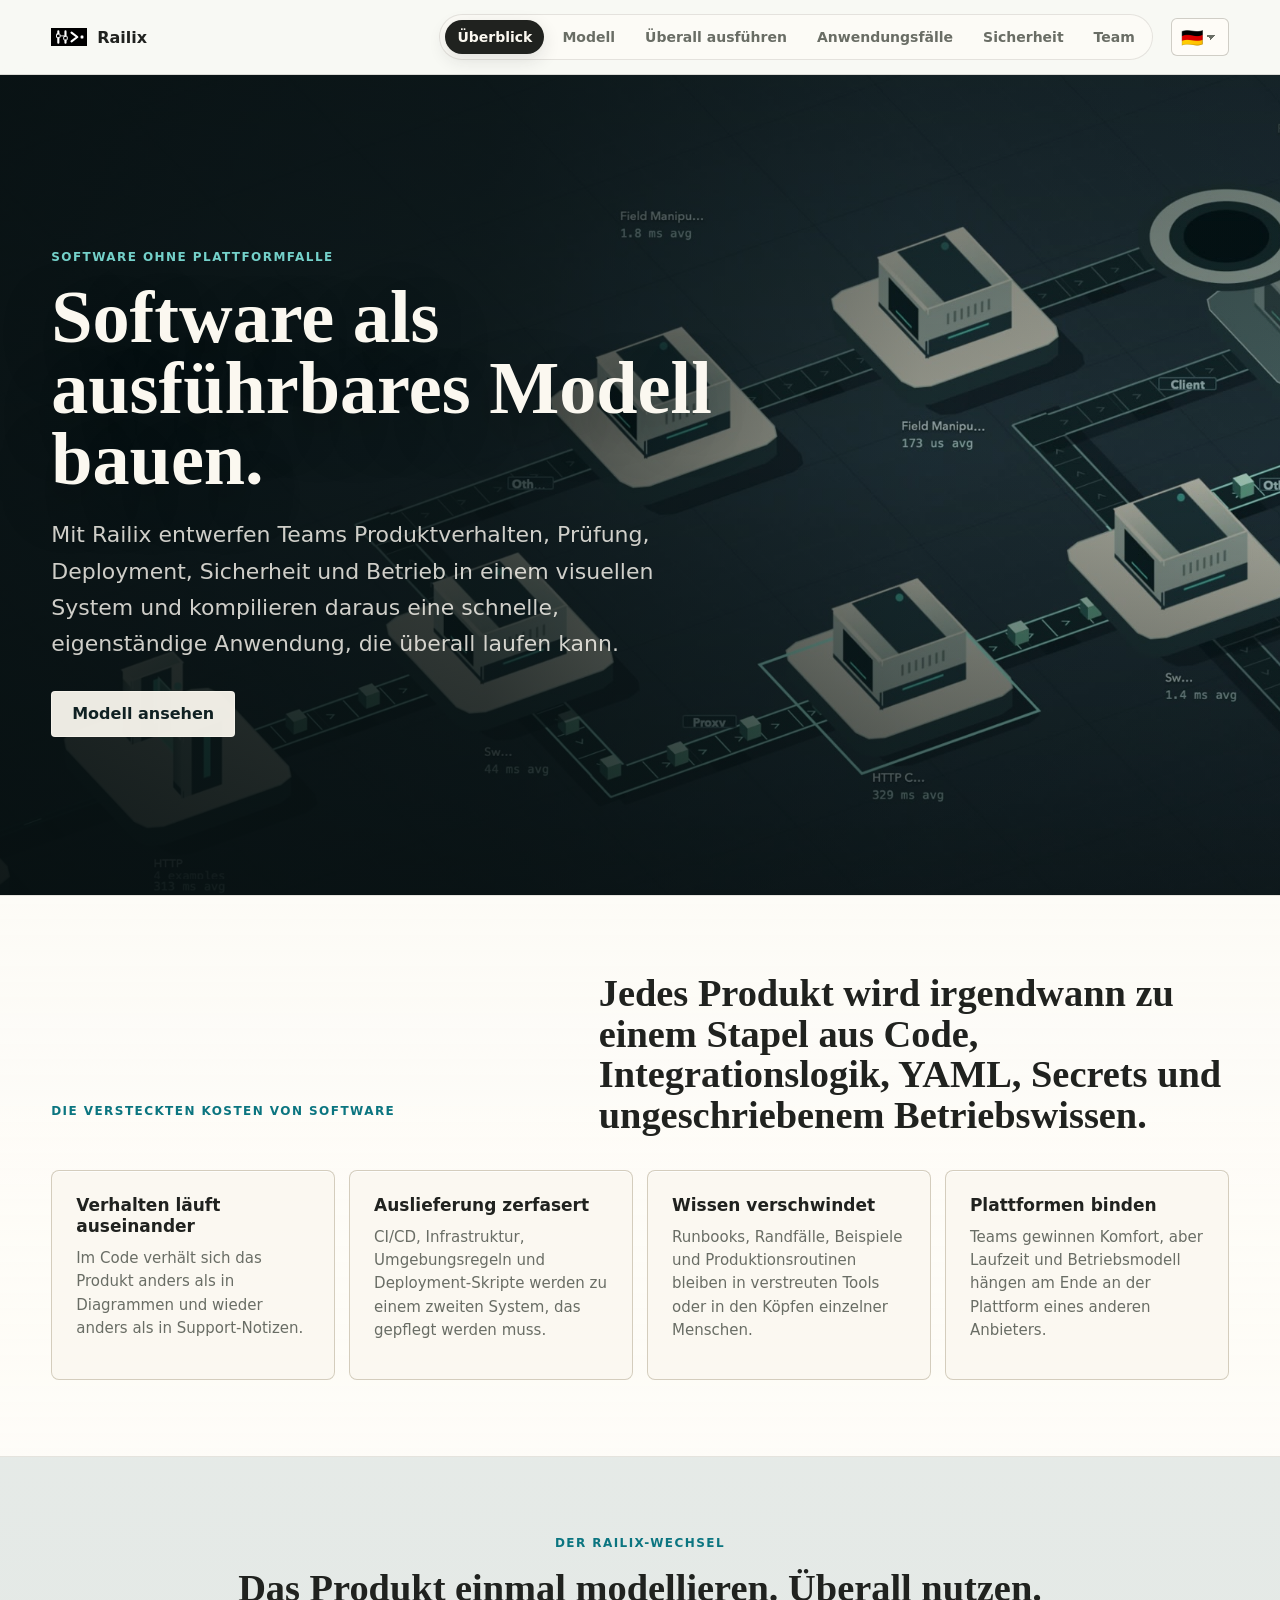
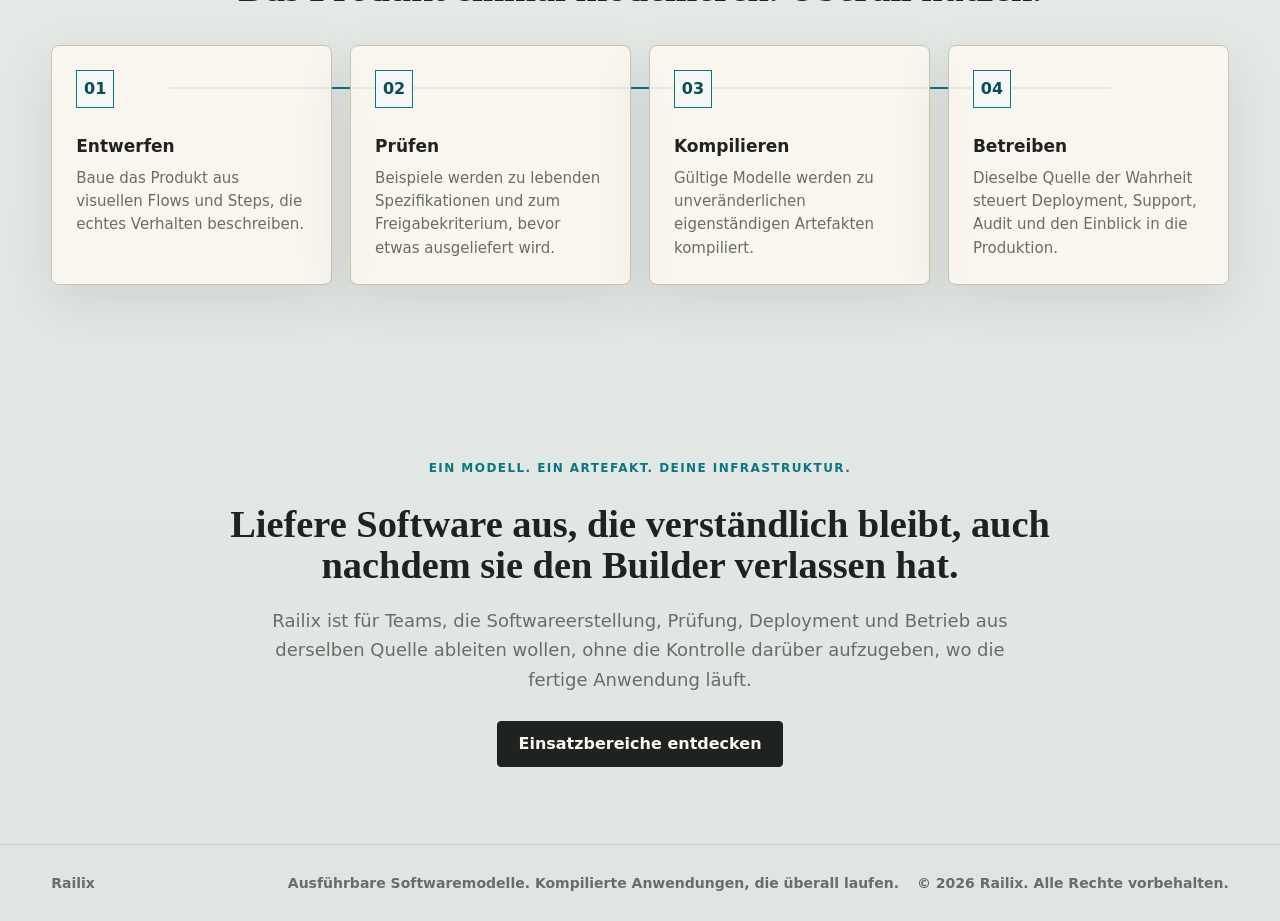
==== index.html @ 6d84bc8b "add social img" ====
<!doctype html>
<html lang="de">
  <head>
    <meta charset="UTF-8" />
    <meta name="viewport" content="width=device-width, initial-scale=1.0" />
    <meta
      name="description"
      content="Railix hilft Teams, Softwareprodukte aus einem visuellen ausführbaren Modell zu erstellen, zu prüfen, zu kompilieren, bereitzustellen und zu betreiben."
    />
    <link rel="canonical" href="https://railix.mitbauen.space/" />
    <meta property="og:type" content="website" />
    <meta property="og:site_name" content="Railix" />
    <meta property="og:url" content="https://railix.mitbauen.space/" />
    <meta property="og:title" content="Railix | Softwareprodukte aus einem ausführbaren Modell" />
    <meta
      property="og:description"
      content="Railix hilft Teams, Softwareprodukte aus einem visuellen ausführbaren Modell zu erstellen, zu prüfen, zu kompilieren, bereitzustellen und zu betreiben."
    />
    <meta property="og:image" content="https://railix.mitbauen.space/public/railix-hero-background-poster.jpg" />
    <meta property="og:image:secure_url" content="https://railix.mitbauen.space/public/railix-hero-background-poster.jpg" />
    <meta property="og:image:type" content="image/jpeg" />
    <meta property="og:image:width" content="1920" />
    <meta property="og:image:height" content="1080" />
    <meta property="og:image:alt" content="Railix Creator model preview" />
    <meta name="twitter:card" content="summary_large_image" />
    <meta name="twitter:title" content="Railix | Softwareprodukte aus einem ausführbaren Modell" />
    <meta
      name="twitter:description"
      content="Railix hilft Teams, Softwareprodukte aus einem visuellen ausführbaren Modell zu erstellen, zu prüfen, zu kompilieren, bereitzustellen und zu betreiben."
    />
    <meta name="twitter:image" content="https://railix.mitbauen.space/public/railix-hero-background-poster.jpg" />
    <title>Railix | Softwareprodukte aus einem ausführbaren Modell</title>
    <link rel="icon" href="public/railix-favicon.ico" sizes="any" />
    <link rel="stylesheet" href="styles.css" />
    <script src="messages/de.js" defer></script>
    <script src="messages/en.js" defer></script>
    <script src="i18n.js" defer></script>
  </head>
  <body data-page="home">
    <header class="site-header">
      <a class="brand" href="index.html" aria-label="Railix Startseite">
        <span class="brand-mark"><img src="public/railix-mark.svg" alt="" /></span>
        <span>Railix</span>
      </a>
      <div class="header-actions">
        <nav class="site-tabs" aria-label="Hauptnavigation">
          <a class="active" href="index.html" data-i18n="nav.overview">Überblick</a>
          <a href="model.html" data-i18n="nav.model">Modell</a>
          <a href="run-anywhere.html" data-i18n="nav.runAnywhere">Überall ausführen</a>
          <a href="use-cases.html" data-i18n="nav.useCases">Anwendungsfälle</a>
          <a href="security.html" data-i18n="nav.security">Sicherheit</a>
          <a href="team.html" data-i18n="nav.team">Team</a>
        </nav>
        <div class="language-switch" aria-label="Sprache wählen">
          <select data-language-switch aria-label="Sprache wählen">
            <option value="de">🇩🇪</option>
            <option value="en">🇬🇧</option>
          </select>
        </div>
      </div>
    </header>

    <main>
      <section class="hero hero-with-video">
        <div class="hero-background" aria-hidden="true">
          <video autoplay muted loop playsinline preload="metadata" poster="public/railix-hero-background-poster.jpg">
            <source src="public/railix-hero-background.mp4" type="video/mp4" />
          </video>
        </div>
        <div class="hero-copy">
          <p class="eyebrow" data-i18n="home.eyebrow">Software ohne Plattformfalle</p>
          <h1 data-i18n="home.h1">Software als ein ausführbares Modell erstellen.</h1>
          <p class="hero-text" data-i18n="home.intro">
            Mit Railix entwerfen Teams Verhalten, Prüfung, Deployment, Sicherheit und Betrieb eines Produkts in einem visuellen System und kompilieren daraus eine schnelle, eigenständige Anwendung, die überall laufen kann.
          </p>
          <div class="hero-actions">
            <a class="button secondary" href="model.html" data-i18n="home.cta">Modell ansehen</a>
          </div>
        </div>
      </section>

      <section class="problem section-band">
        <div class="section-heading">
          <p class="eyebrow" data-i18n="home.problemEyebrow">Die versteckten Kosten von Software</p>
          <h2 data-i18n="home.problemTitle">Jedes Produkt wird irgendwann zu einem Stapel aus Code, Integrationslogik, YAML, Secrets und ungeschriebenem Betriebswissen.</h2>
        </div>
        <div class="problem-grid">
          <article>
            <h3 data-i18n="home.driftTitle">Verhalten läuft auseinander</h3>
            <p data-i18n="home.driftText">Im Code verhält sich das Produkt anders als in Diagrammen und wieder anders als in Support-Notizen.</p>
          </article>
          <article>
            <h3 data-i18n="home.deliveryTitle">Auslieferung zerfasert</h3>
            <p data-i18n="home.deliveryText">CI/CD, Infrastruktur, Umgebungsregeln und Deployment-Skripte werden zu einem zweiten System, das gepflegt werden muss.</p>
          </article>
          <article>
            <h3 data-i18n="home.knowledgeTitle">Wissen verschwindet</h3>
            <p data-i18n="home.knowledgeText">Runbooks, Randfälle, Beispiele und Produktionsroutinen bleiben in verstreuten Tools oder in den Köpfen einzelner Menschen.</p>
          </article>
          <article>
            <h3 data-i18n="home.lockinTitle">Plattformen binden</h3>
            <p data-i18n="home.lockinText">Teams gewinnen Komfort, aber Laufzeit und Betriebsmodell hängen am Ende an der Plattform eines anderen Anbieters.</p>
          </article>
        </div>
      </section>

      <section class="model">
        <div class="section-heading narrow">
          <p class="eyebrow" data-i18n="home.shiftEyebrow">Der Railix-Wechsel</p>
          <h2 data-i18n="home.shiftTitle">Das Produkt einmal modellieren. Überall nutzen.</h2>
        </div>

        <div class="flow-line" aria-label="Railix Prozess">
          <article>
            <span>01</span>
            <h3 data-i18n="home.designTitle">Entwerfen</h3>
            <p data-i18n="home.designText">Baue das Produkt aus visuellen Flows und Steps, die echtes Verhalten beschreiben.</p>
          </article>
          <article>
            <span>02</span>
            <h3 data-i18n="home.verifyTitle">Prüfen</h3>
            <p data-i18n="home.verifyText">Beispiele werden zu lebenden Spezifikationen und zum Freigabekriterium, bevor etwas ausgeliefert wird.</p>
          </article>
          <article>
            <span>03</span>
            <h3 data-i18n="home.compileTitle">Kompilieren</h3>
            <p data-i18n="home.compileText">Gültige Modelle werden zu unveränderlichen eigenständigen Artefakten kompiliert.</p>
          </article>
          <article>
            <span>04</span>
            <h3 data-i18n="home.operateTitle">Betreiben</h3>
            <p data-i18n="home.operateText">Dieselbe Quelle der Wahrheit führt Deployment, Support, Audit und Einblick in die Produktion.</p>
          </article>
        </div>
      </section>

      <section class="final-callout">
        <p class="eyebrow" data-i18n="home.finalEyebrow">Ein Modell. Ein Artefakt. Deine Infrastruktur.</p>
        <h2 data-i18n="home.finalTitle">Liefere Software aus, die verständlich bleibt, auch nachdem sie den Builder verlassen hat.</h2>
        <p data-i18n="home.finalText">
          Railix ist für Teams, die Softwareerstellung, Prüfung, Deployment und Betrieb aus derselben Quelle ableiten wollen, ohne die Kontrolle darüber aufzugeben, wo die fertige Anwendung läuft.
        </p>
        <a class="button primary" href="use-cases.html" data-i18n="home.finalCta">Einsatzbereiche entdecken</a>
      </section>
    </main>

    <footer class="site-footer">
      <span>Railix</span>
      <span class="footer-copy"><span data-i18n="footer.tagline">Ausführbare Softwaremodelle. Kompilierte Anwendungen, die überall laufen.</span><span data-i18n="footer.copyright">© 2026 Railix. Alle Rechte vorbehalten.</span></span>
    </footer>
  </body>
</html>
---- styles.css ----
:root {
  color-scheme: light;
  --paper: #f5f7f7;
  --ink: #20221f;
  --muted: #696d65;
  --line: #cbc3b1;
  --teal: #0b7580;
  --teal-dark: #094c53;
  --orange: #d95f33;
  --white: #fbf8f0;
  --surface: rgba(251, 248, 240, 0.74);
  --surface-strong: rgba(251, 248, 240, 0.9);
  --shadow: 0 24px 70px rgba(51, 47, 38, 0.16);
  --soft-shadow: 0 18px 54px rgba(51, 47, 38, 0.11);
  font-family:
    Inter, ui-sans-serif, system-ui, -apple-system, BlinkMacSystemFont, "Segoe UI",
    sans-serif;
}

* {
  box-sizing: border-box;
}

html {
  background: var(--paper);
  color: var(--ink);
  scroll-behavior: smooth;
}

body {
  margin: 0;
  min-width: 320px;
  background: linear-gradient(180deg, #eef1ee 0%, #dfe5e2 100%);
}

a {
  color: inherit;
  text-decoration: none;
}

img {
  display: block;
  max-width: 100%;
}

.site-header {
  position: sticky;
  top: 0;
  z-index: 10;
  display: flex;
  align-items: center;
  justify-content: space-between;
  gap: 24px;
  padding: 14px clamp(18px, 4vw, 54px);
  border-bottom: 1px solid rgba(87, 83, 71, 0.18);
  background: rgba(251, 250, 246, 0.82);
  backdrop-filter: blur(20px) saturate(1.1);
}

.brand {
  display: inline-flex;
  align-items: center;
  gap: 10px;
  font-weight: 800;
  letter-spacing: 0;
}

.brand-mark {
  display: grid;
  width: 36px;
  height: 28px;
  place-items: center;
}

.brand-mark img {
  width: 100%;
  height: auto;
}

nav {
  display: flex;
  align-items: center;
  gap: clamp(14px, 2.6vw, 28px);
  color: var(--muted);
  font-size: 14px;
  font-weight: 700;
}

.header-actions {
  display: flex;
  min-width: 0;
  align-items: center;
  gap: 18px;
}

.site-tabs {
  flex-wrap: wrap;
  justify-content: flex-end;
  gap: 6px;
  padding: 5px;
  border: 1px solid rgba(87, 83, 71, 0.14);
  border-radius: 999px;
  background: rgba(255, 253, 248, 0.56);
}

.language-switch {
  display: inline-flex;
  align-items: center;
  flex: 0 0 auto;
  position: relative;
}

.language-switch select {
  min-width: 58px;
  min-height: 38px;
  padding: 0 24px 0 9px;
  border: 1px solid rgba(87, 83, 71, 0.28);
  border-radius: 6px;
  appearance: none;
  background:
    linear-gradient(45deg, transparent 50%, var(--muted) 50%) right 17px center / 5px 5px no-repeat,
    linear-gradient(135deg, var(--muted) 50%, transparent 50%) right 12px center / 5px 5px no-repeat,
    rgba(255, 253, 248, 0.76);
  color: var(--ink);
  font: inherit;
  font-size: 18px;
  font-weight: 900;
  cursor: pointer;
}

.language-switch select:hover {
  border-color: rgba(87, 83, 71, 0.42);
  background-color: rgba(255, 253, 248, 0.92);
}

.language-switch select:focus-visible {
  outline: 2px solid rgba(11, 117, 128, 0.35);
  outline-offset: 2px;
}

nav a {
  white-space: nowrap;
}

nav a:hover {
  color: var(--ink);
}

.site-tabs a {
  display: inline-flex;
  min-height: 34px;
  align-items: center;
  padding: 0 12px;
  border-radius: 999px;
  transition:
    background 160ms ease,
    color 160ms ease;
}

.site-tabs a.active {
  background: var(--ink);
  box-shadow: 0 6px 18px rgba(32, 34, 31, 0.12);
  color: var(--white);
}

.site-tabs a:hover {
  color: var(--ink);
  background: rgba(255, 253, 248, 0.78);
}

.site-tabs a.active:hover {
  color: var(--white);
  background: var(--ink);
}

.hero {
  display: grid;
  align-items: center;
  padding: clamp(38px, 5.5vw, 72px) clamp(18px, 4vw, 54px) clamp(42px, 5.5vw, 68px);
}

.hero-with-video {
  position: relative;
  isolation: isolate;
  grid-template-columns: minmax(0, 760px) minmax(0, 1fr);
  gap: clamp(32px, 5vw, 72px);
  min-height: min(820px, calc(100vh - 64px));
  overflow: hidden;
  background: #0a1719;
}

.hero-with-video::before {
  position: absolute;
  inset: 0;
  z-index: -1;
  background:
    linear-gradient(90deg, rgba(7, 16, 17, 0.86) 0%, rgba(7, 16, 17, 0.7) 38%, rgba(7, 16, 17, 0.26) 72%, rgba(7, 16, 17, 0.12) 100%),
    linear-gradient(180deg, rgba(7, 16, 17, 0.36) 0%, rgba(7, 16, 17, 0.08) 46%, rgba(7, 16, 17, 0.66) 100%);
  content: "";
}

.hero-background {
  position: absolute;
  inset: 0;
  z-index: -2;
  overflow: hidden;
  background: #0a1719;
}

.hero-background video {
  width: 100%;
  height: 100%;
  object-fit: cover;
  object-position: center;
  opacity: 0.92;
}

.hero-copy {
  max-width: 660px;
  padding-top: clamp(0px, 1vw, 12px);
}

.hero-with-video .hero-copy {
  position: relative;
  max-width: 720px;
}

.hero-with-video .eyebrow {
  color: #74d1ca;
}

.hero-with-video h1 {
  max-width: 740px;
  color: var(--white);
  text-shadow: 0 18px 54px rgba(0, 0, 0, 0.36);
}

.hero-with-video .hero-text {
  max-width: 660px;
  color: rgba(251, 248, 240, 0.82);
}

.hero-with-video .button.secondary {
  border-color: rgba(251, 248, 240, 0.64);
  background: rgba(251, 248, 240, 0.94);
  color: #102123;
}

.eyebrow {
  margin: 0 0 14px;
  color: var(--teal);
  font-size: 12px;
  font-weight: 900;
  letter-spacing: 0.12em;
  text-transform: uppercase;
}

h1,
h2,
h3,
p {
  overflow-wrap: anywhere;
}

h1 {
  margin: 0;
  max-width: 760px;
  font-family: Georgia, "Times New Roman", serif;
  font-size: clamp(42px, 5.8vw, 76px);
  font-weight: 700;
  letter-spacing: 0;
  line-height: 0.96;
}

h2 {
  margin: 0;
  font-family: Georgia, "Times New Roman", serif;
  font-size: clamp(28px, 3vw, 40px);
  font-weight: 700;
  letter-spacing: 0;
  line-height: 1.06;
}

h3 {
  margin: 0 0 10px;
  font-size: 17px;
  line-height: 1.25;
}

p {
  color: var(--muted);
  font-size: 18px;
  line-height: 1.65;
}

main {
  overflow: hidden;
}

.hero-text {
  max-width: 620px;
  margin: 22px 0 0;
  color: #4c514a;
  font-size: clamp(18px, 2vw, 22px);
}

.hero-actions {
  display: flex;
  flex-wrap: wrap;
  gap: 12px;
  margin-top: 28px;
}

.button {
  display: inline-flex;
  min-height: 46px;
  align-items: center;
  justify-content: center;
  padding: 12px 20px;
  border: 1px solid var(--ink);
  border-radius: 4px;
  font-weight: 850;
  transition:
    transform 160ms ease,
    box-shadow 160ms ease,
    background 160ms ease;
}

.button:hover {
  transform: translateY(-1px);
  box-shadow: 0 14px 28px rgba(51, 47, 38, 0.12);
}

.button.primary {
  background: var(--ink);
  color: var(--white);
}

.button.secondary {
  background: rgba(255, 253, 248, 0.62);
  color: var(--ink);
}

.hero-visual {
  overflow: hidden;
  border: 1px solid rgba(44, 44, 39, 0.38);
  border-radius: 8px;
  background:
    linear-gradient(180deg, rgba(255, 253, 248, 0.95), rgba(255, 253, 248, 0.82)),
    var(--white);
  box-shadow: var(--shadow);
  transform: translateZ(0);
}

.hero-visual img,
.hero-visual video {
  width: 100%;
  height: auto;
  max-height: min(68vh, 760px);
  object-fit: contain;
}

.hero-visual video {
  background: var(--white);
}

.section-band {
  border-block: 1px solid rgba(87, 83, 71, 0.14);
  background:
    linear-gradient(180deg, rgba(255, 253, 248, 0.76), rgba(255, 253, 248, 0.9)),
    rgba(255, 253, 248, 0.68);
}

.problem,
.model,
.two-column,
.deployment,
.fit,
.comparison,
.contact-section,
.team-section,
.technical,
.page-hero,
.final-callout {
  padding: clamp(48px, 6vw, 82px) clamp(18px, 4vw, 54px);
}

.page-hero {
  max-width: 1060px;
  margin: 0 auto;
}

.page-hero h1 {
  max-width: 820px;
  font-size: clamp(34px, 3.8vw, 52px);
  line-height: 1.04;
}

.page-hero p:not(.eyebrow) {
  max-width: 740px;
  margin: 20px 0 0;
  color: #4c514a;
  font-size: clamp(17px, 1.7vw, 20px);
}

.section-heading {
  display: grid;
  grid-template-columns: minmax(0, 0.9fr) minmax(300px, 1.1fr);
  gap: 32px;
  align-items: end;
  max-width: 1180px;
  margin: 0 auto 34px;
}

.section-heading.narrow {
  display: block;
  max-width: 820px;
  text-align: center;
}

.problem-grid {
  display: grid;
  grid-template-columns: repeat(4, minmax(0, 1fr));
  gap: 14px;
  max-width: 1180px;
  margin: 0 auto;
}

.model-hero {
  display: grid;
  grid-template-columns: minmax(0, 0.84fr) minmax(360px, 1.16fr);
  gap: clamp(28px, 4vw, 58px);
  align-items: center;
  max-width: 1288px;
}

.model-hero-video video {
  max-height: none;
}

.problem-grid article,
.deployment-grid article,
.technical-grid article,
.flow-line article,
.security-list article,
.fit-card {
  background: var(--surface-strong);
  box-shadow: 0 1px 0 rgba(255, 255, 255, 0.78) inset;
}

.problem-grid article {
  min-height: 210px;
  padding: 24px;
  border: 1px solid rgba(203, 195, 177, 0.8);
  border-radius: 8px;
}

.problem-grid p,
.deployment-grid p,
.technical-grid p,
.flow-line p,
.security-list p {
  margin: 0;
  font-size: 15px;
  line-height: 1.55;
}

.problem-grid h3,
.deployment-grid h3,
.technical-grid h3,
.flow-line h3,
.security-list h3,
.fit-card h3 {
  max-width: 95%;
}

.technical-grid {
  display: grid;
  grid-template-columns: repeat(4, minmax(0, 1fr));
  gap: 14px;
  max-width: 1180px;
  margin: 0 auto;
}

.technical-grid article {
  min-height: 190px;
  padding: 22px;
  border: 1px solid rgba(203, 195, 177, 0.8);
  border-radius: 8px;
}

.deployment-grid {
  display: grid;
  grid-template-columns: repeat(3, minmax(0, 1fr));
  gap: 18px;
  max-width: 1180px;
  margin: 0 auto;
}

.deployment-grid article {
  min-height: 250px;
  padding: 26px;
  border: 1px solid var(--line);
  border-top: 5px solid var(--teal);
  border-radius: 8px;
  box-shadow: var(--soft-shadow);
}

.flow-line {
  position: relative;
  display: grid;
  grid-template-columns: repeat(4, minmax(0, 1fr));
  gap: 18px;
  max-width: 1180px;
  margin: 36px auto 0;
}

.flow-line::before {
  position: absolute;
  top: 42px;
  right: 10%;
  left: 10%;
  height: 2px;
  background: var(--teal);
  content: "";
}

.flow-line article {
  position: relative;
  min-height: 218px;
  padding: 24px;
  border: 1px solid var(--line);
  border-radius: 8px;
  box-shadow: var(--soft-shadow);
}

.flow-line span {
  display: grid;
  width: 38px;
  height: 38px;
  place-items: center;
  margin-bottom: 28px;
  border: 1px solid var(--teal);
  background: var(--paper);
  color: var(--teal-dark);
  font-weight: 900;
}

.two-column {
  display: grid;
  grid-template-columns: minmax(0, 0.92fr) minmax(320px, 1.08fr);
  gap: clamp(34px, 6vw, 84px);
  max-width: 1288px;
  margin: 0 auto;
}

.stacked-copy p:first-child,
.ownership-panel p {
  margin-top: 0;
}

.ownership-panel {
  max-width: 1180px;
  margin: 0 auto;
  padding: clamp(26px, 4vw, 42px);
  border: 1px solid var(--line);
  border-left: 6px solid var(--orange);
  border-radius: 8px;
  background: var(--surface-strong);
  box-shadow: var(--soft-shadow);
}

.ownership-points {
  display: flex;
  flex-wrap: wrap;
  gap: 10px;
  margin-top: 28px;
}

.ownership-points span {
  padding: 9px 12px;
  border: 1px solid rgba(217, 95, 51, 0.42);
  border-radius: 999px;
  background: #fff4ed;
  color: #74351f;
  font-size: 14px;
  font-weight: 800;
}

.fit-columns {
  display: grid;
  grid-template-columns: repeat(2, minmax(0, 1fr));
  gap: 18px;
  max-width: 1180px;
  margin: 42px auto 0;
}

.fit-card {
  padding: clamp(24px, 4vw, 34px);
  border: 1px solid var(--line);
  border-radius: 8px;
  box-shadow: var(--soft-shadow);
}

.fit-card.good {
  border-top: 5px solid var(--teal);
}

.fit-card.caution {
  border-top: 5px solid var(--orange);
}

.fit-card ul {
  display: grid;
  gap: 14px;
  margin: 18px 0 0;
  padding: 0;
  list-style: none;
}

.fit-card li {
  position: relative;
  padding-left: 22px;
  color: var(--muted);
  font-size: 15px;
  line-height: 1.55;
}

.fit-card li::before {
  position: absolute;
  top: 0.68em;
  left: 0;
  width: 8px;
  height: 8px;
  border: 1px solid currentColor;
  border-radius: 50%;
  content: "";
}

.security-list {
  display: grid;
  gap: 14px;
}

.security-list article {
  padding: 22px;
  border: 1px solid var(--line);
  border-radius: 8px;
  box-shadow: var(--soft-shadow);
}

.comparison-table {
  max-width: 1120px;
  margin: 42px auto 0;
  border: 1px solid var(--line);
  border-radius: 8px;
  overflow: hidden;
  background: rgba(255, 253, 248, 0.85);
  box-shadow: var(--soft-shadow);
}

.table-row {
  display: grid;
  grid-template-columns: 0.72fr 1fr 1fr;
  border-top: 1px solid var(--line);
}

.table-row:first-child {
  border-top: 0;
}

.table-row span {
  min-width: 0;
  padding: 18px;
  border-left: 1px solid var(--line);
  color: var(--muted);
  font-size: 15px;
  line-height: 1.45;
}

.table-row span:first-child {
  border-left: 0;
  color: var(--ink);
  font-weight: 850;
}

.table-head {
  background: var(--ink);
}

.table-head span,
.table-head span:first-child {
  color: var(--white);
  font-weight: 850;
}

.final-callout {
  max-width: 980px;
  margin: 0 auto;
  text-align: center;
}

.final-callout p {
  max-width: 760px;
  margin: 20px auto 26px;
}

.contact-hero {
  padding-bottom: clamp(28px, 4vw, 48px);
}

.contact-section {
  padding-top: clamp(28px, 4vw, 48px);
}

.team-hero {
  padding-bottom: clamp(28px, 4vw, 48px);
}

.team-section {
  padding-top: clamp(28px, 4vw, 48px);
}

.team-section-heading {
  max-width: 940px;
  margin: 0 auto 28px;
}

.founder-grid {
  display: grid;
  grid-template-columns: 1fr;
  gap: 28px;
  max-width: 1120px;
  margin: 0 auto;
}

.founder-card {
  display: grid;
  grid-template-columns: minmax(260px, 0.44fr) minmax(0, 1fr);
  overflow: hidden;
  border: 1px solid var(--line);
  border-radius: 8px;
  background: var(--surface-strong);
  box-shadow: var(--soft-shadow);
}

.founder-photo-frame {
  display: grid;
  min-height: 100%;
  place-items: center;
  border-right: 1px solid var(--line);
  background:
    linear-gradient(135deg, rgba(11, 117, 128, 0.15), rgba(217, 95, 51, 0.16)),
    rgba(248, 245, 237, 0.82);
}

.founder-photo-frame img {
  width: min(72%, 260px);
  aspect-ratio: 1;
  border: 4px solid var(--white);
  border-radius: 50%;
  box-shadow: 0 18px 46px rgba(51, 47, 38, 0.22);
  object-fit: cover;
  object-position: center;
}

.founder-copy {
  display: flex;
  flex-direction: column;
  justify-content: flex-start;
  padding: clamp(28px, 4vw, 44px);
}

.founder-copy h2 {
  font-size: clamp(28px, 3vw, 38px);
}

.founder-copy p:not(.eyebrow) {
  max-width: 760px;
  margin: 22px 0 0;
  font-size: 16px;
  line-height: 1.6;
}

.team-note {
  padding-top: clamp(44px, 5vw, 68px);
}

.contact-card {
  display: grid;
  gap: 18px;
  max-width: 920px;
  margin: 0 auto;
  padding: clamp(24px, 4vw, 38px);
  border: 1px solid var(--line);
  border-left: 6px solid var(--teal);
  border-radius: 8px;
  background: var(--surface-strong);
  box-shadow: var(--soft-shadow);
}

.contact-field span,
.message-draft span {
  display: block;
  margin-bottom: 8px;
  color: var(--teal);
  font-size: 12px;
  font-weight: 900;
  letter-spacing: 0.12em;
  text-transform: uppercase;
}

.contact-field p {
  margin: 0;
  color: var(--ink);
  font-size: 20px;
  font-weight: 800;
}

.message-draft pre {
  overflow-x: auto;
  margin: 0;
  padding: 22px;
  border: 1px solid var(--line);
  border-radius: 4px;
  background: rgba(248, 245, 237, 0.72);
  color: var(--ink);
  font-family:
    ui-monospace, SFMono-Regular, Menlo, Monaco, Consolas, "Liberation Mono",
    monospace;
  font-size: 15px;
  line-height: 1.6;
  white-space: pre-wrap;
}

.site-footer {
  display: flex;
  flex-wrap: wrap;
  justify-content: space-between;
  gap: 16px;
  padding: 30px clamp(18px, 4vw, 54px);
  border-top: 1px solid rgba(87, 83, 71, 0.18);
  color: var(--muted);
  font-size: 14px;
  font-weight: 700;
}

.footer-copy {
  display: flex;
  flex-wrap: wrap;
  justify-content: flex-end;
  gap: 10px 18px;
}

@media (max-width: 980px) {
  .hero,
  .two-column,
  .section-heading {
    grid-template-columns: 1fr;
  }

  .hero {
    min-height: auto;
    padding-top: 40px;
  }

  .hero-with-video {
    min-height: 680px;
  }

  .hero-with-video::before {
    background:
      linear-gradient(180deg, rgba(7, 16, 17, 0.76) 0%, rgba(7, 16, 17, 0.5) 48%, rgba(7, 16, 17, 0.84) 100%),
      linear-gradient(90deg, rgba(7, 16, 17, 0.7) 0%, rgba(7, 16, 17, 0.16) 100%);
  }

  .model-hero {
    grid-template-columns: 1fr;
  }

  .problem-grid,
  .deployment-grid,
  .technical-grid,
  .flow-line {
    grid-template-columns: repeat(2, minmax(0, 1fr));
  }

  .flow-line::before {
    display: none;
  }
}

@media (max-width: 720px) {
  .site-header {
    position: static;
    gap: 16px;
    align-items: stretch;
    flex-direction: column;
  }

  .header-actions {
    width: 100%;
    min-width: 0;
    align-items: center;
    justify-content: space-between;
    gap: 14px;
  }

  .site-tabs {
    overflow-x: auto;
    flex-wrap: nowrap;
    justify-content: flex-start;
    max-width: 100%;
    scrollbar-width: none;
  }

  .site-tabs::-webkit-scrollbar {
    display: none;
  }

  .hero {
    padding-top: 30px;
  }

  .hero-with-video {
    min-height: 640px;
    padding-block: 84px 58px;
  }

  .hero-background video {
    object-position: 58% center;
  }

  h1 {
    font-size: clamp(38px, 13vw, 52px);
    line-height: 1;
  }

  h2 {
    font-size: clamp(27px, 9vw, 36px);
  }

  p {
    font-size: 16px;
    line-height: 1.58;
  }

  .hero-actions {
    align-items: stretch;
    flex-direction: column;
  }

  .button {
    width: 100%;
  }

  .problem-grid,
  .deployment-grid,
  .founder-grid,
  .founder-card,
  .fit-columns,
  .technical-grid,
  .flow-line {
    grid-template-columns: 1fr;
  }

  .founder-photo-frame {
    min-height: 260px;
    border-right: 0;
    border-bottom: 1px solid var(--line);
  }

  .founder-copy {
    padding: 24px;
  }

  .table-row,
  .table-head {
    display: block;
  }

  .table-row span {
    display: block;
    border-top: 1px solid rgba(203, 195, 177, 0.72);
    border-left: 0;
  }

  .table-row span:first-child {
    border-top: 0;
    background: rgba(238, 231, 215, 0.64);
  }

  .table-head span:first-child {
    background: transparent;
  }
}
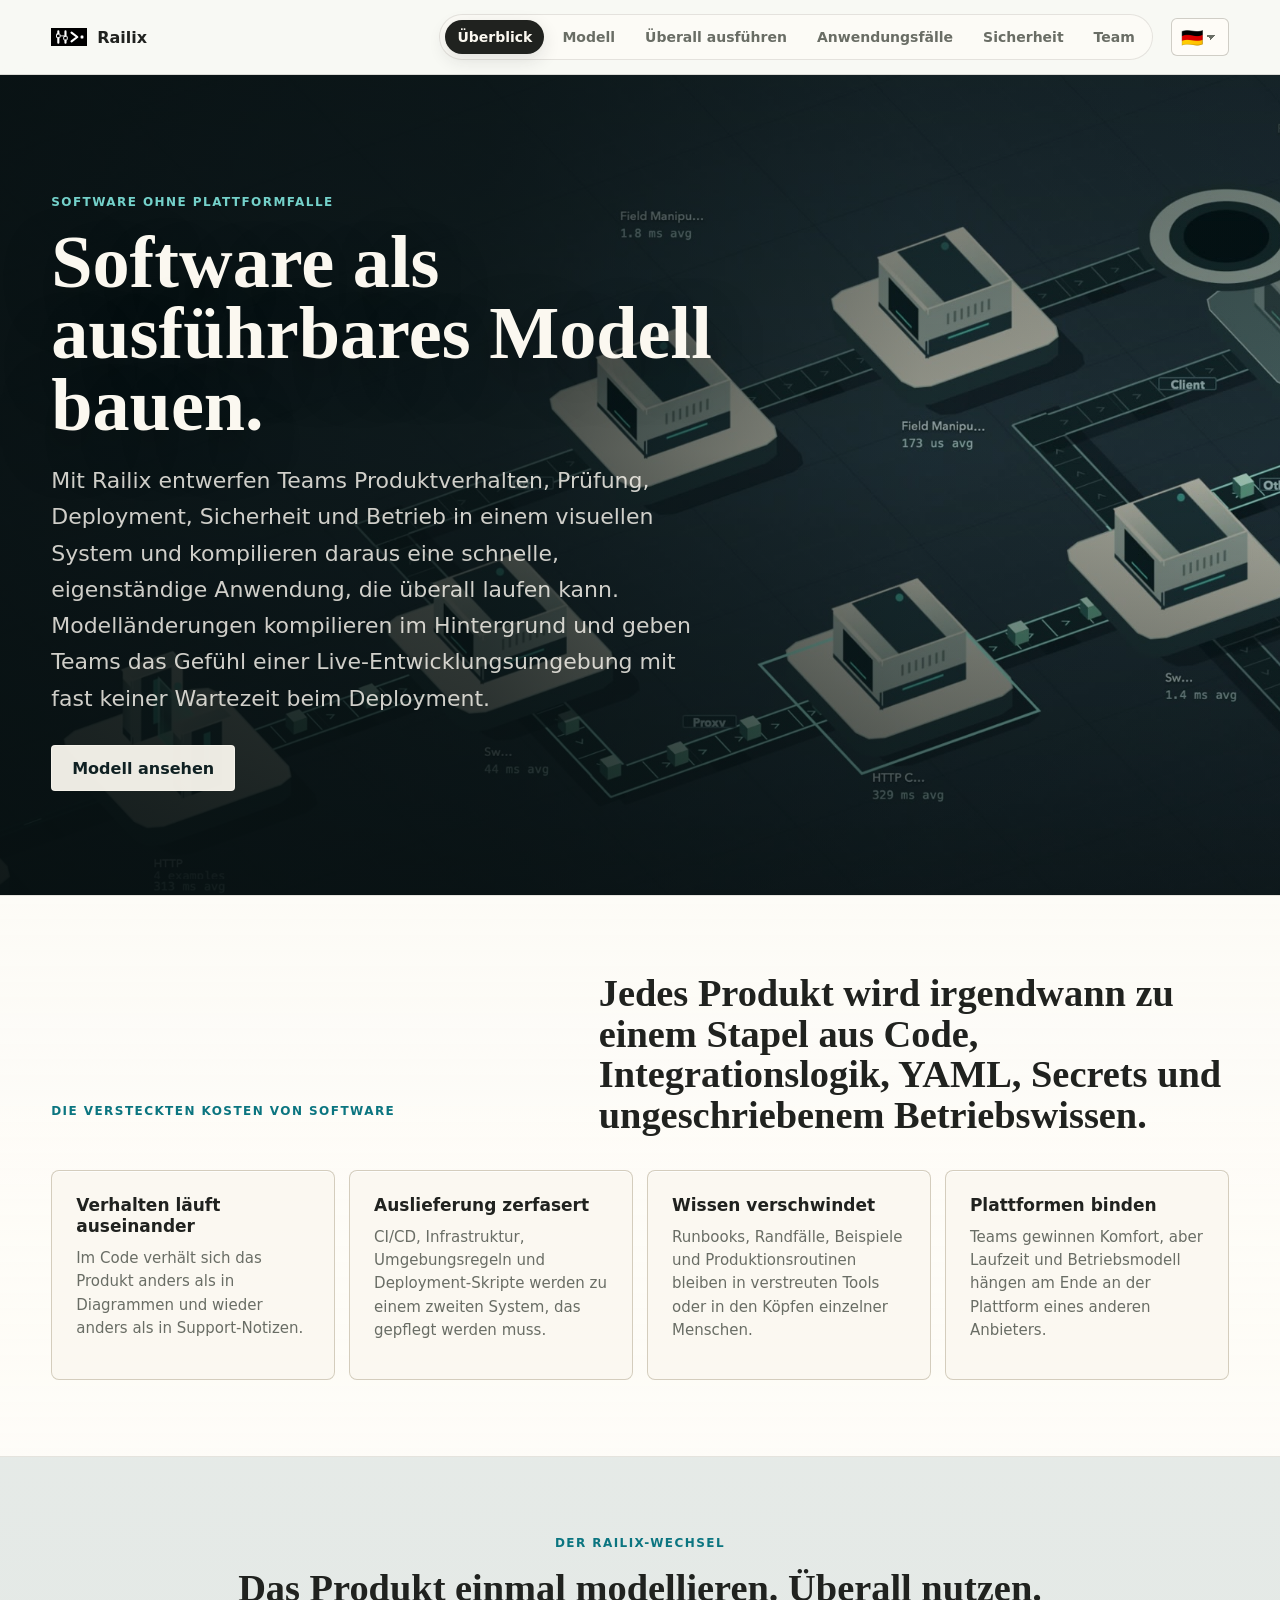
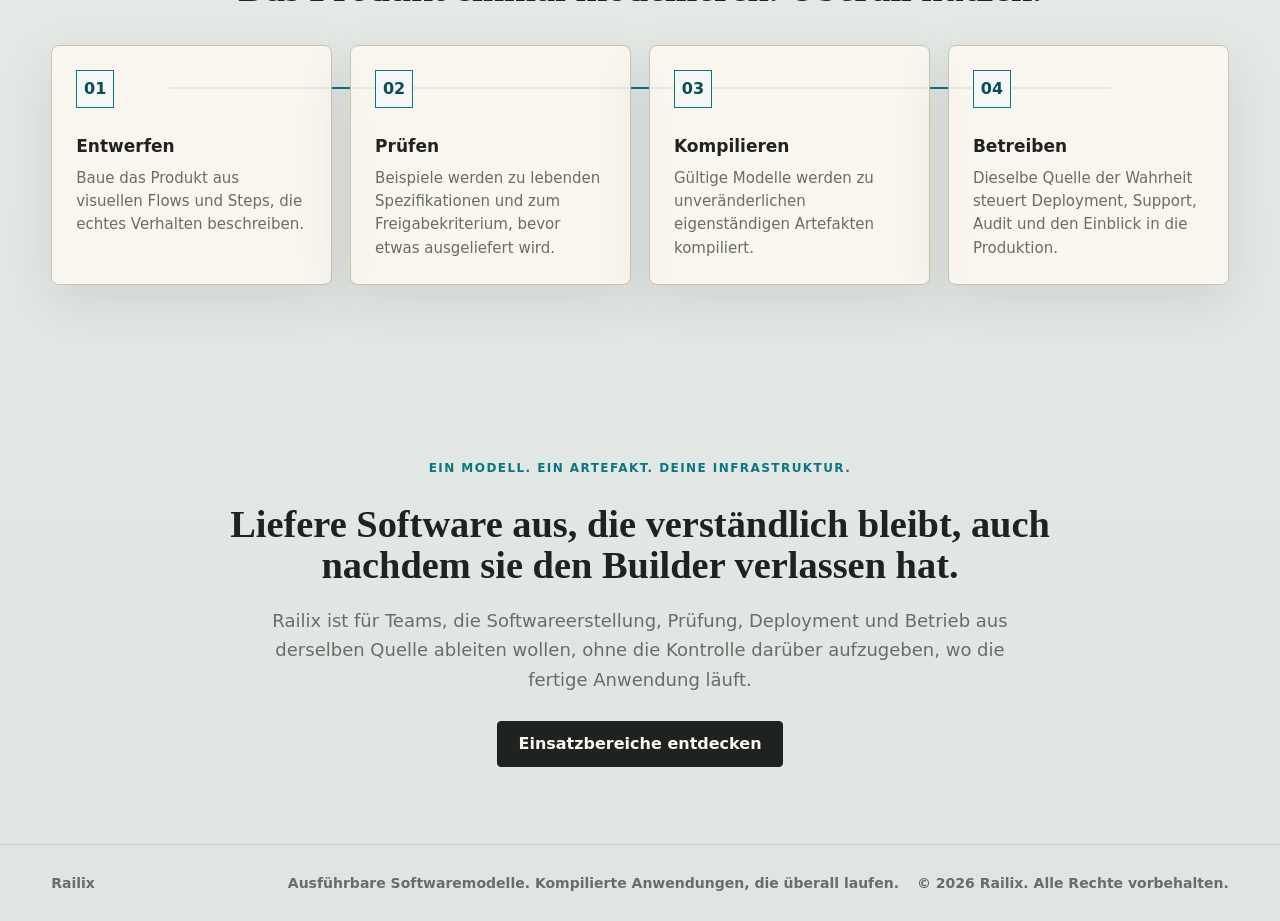
==== commit 398a0721: "fix mobile menu" ====
--- a/index.html
+++ b/index.html
@@ -43,7 +43,8 @@
         <span>Railix</span>
       </a>
       <div class="header-actions">
-        <nav class="site-tabs" aria-label="Hauptnavigation">
+        <button class="menu-toggle" type="button" aria-expanded="false" aria-controls="site-navigation" data-i18n="nav.menu">Menü</button>
+        <nav id="site-navigation" class="site-tabs" aria-label="Hauptnavigation">
           <a class="active" href="index.html" data-i18n="nav.overview">Überblick</a>
           <a href="model.html" data-i18n="nav.model">Modell</a>
           <a href="run-anywhere.html" data-i18n="nav.runAnywhere">Überall ausführen</a>
@@ -71,7 +72,7 @@
           <p class="eyebrow" data-i18n="home.eyebrow">Software ohne Plattformfalle</p>
           <h1 data-i18n="home.h1">Software als ein ausführbares Modell erstellen.</h1>
           <p class="hero-text" data-i18n="home.intro">
-            Mit Railix entwerfen Teams Verhalten, Prüfung, Deployment, Sicherheit und Betrieb eines Produkts in einem visuellen System und kompilieren daraus eine schnelle, eigenständige Anwendung, die überall laufen kann.
+            Mit Railix entwerfen Teams Verhalten, Prüfung, Deployment, Sicherheit und Betrieb eines Produkts in einem visuellen System und kompilieren daraus eine schnelle, eigenständige Anwendung, die überall laufen kann. Modelländerungen kompilieren im Hintergrund und geben Teams das Gefühl einer Live-Entwicklungsumgebung mit fast keiner Wartezeit beim Deployment.
           </p>
           <div class="hero-actions">
             <a class="button secondary" href="model.html" data-i18n="home.cta">Modell ansehen</a>
--- a/styles.css
+++ b/styles.css
@@ -93,6 +93,10 @@
   gap: 18px;
 }
 
+.menu-toggle {
+  display: none;
+}
+
 .site-tabs {
   flex-wrap: wrap;
   justify-content: flex-end;
@@ -893,29 +897,92 @@
 @media (max-width: 720px) {
   .site-header {
     position: static;
-    gap: 16px;
+    display: grid;
+    grid-template-columns: minmax(0, 1fr) auto auto;
+    gap: 12px 14px;
+    align-items: center;
+    padding: 12px 14px 10px;
+  }
+
+  .header-actions {
+    display: contents;
+  }
+
+  .brand {
+    grid-column: 1;
+    grid-row: 1;
+    min-width: 0;
+  }
+
+  .language-switch {
+    grid-column: 3;
+    grid-row: 1;
+    justify-self: end;
+  }
+
+  .menu-toggle {
+    grid-column: 2;
+    grid-row: 1;
+    min-height: 38px;
+    align-items: center;
+    justify-content: center;
+    padding: 0 13px;
+    border: 1px solid rgba(87, 83, 71, 0.28);
+    border-radius: 6px;
+    background: rgba(255, 253, 248, 0.82);
+    color: var(--ink);
+    font: inherit;
+    font-size: 14px;
+    font-weight: 850;
+    cursor: pointer;
+  }
+
+  .site-header.menu-ready .menu-toggle {
+    display: inline-flex;
+  }
+
+  .menu-toggle:hover,
+  .menu-toggle[aria-expanded="true"] {
+    background: var(--ink);
+    color: var(--white);
+  }
+
+  .menu-toggle:focus-visible {
+    outline: 2px solid rgba(11, 117, 128, 0.35);
+    outline-offset: 2px;
+  }
+
+  .site-tabs {
+    grid-column: 1 / -1;
+    grid-row: 2;
+    width: 100%;
+    overflow: hidden;
+    flex-direction: column;
+    flex-wrap: nowrap;
     align-items: stretch;
-    flex-direction: column;
-  }
-
-  .header-actions {
-    width: 100%;
-    min-width: 0;
-    align-items: center;
-    justify-content: space-between;
-    gap: 14px;
-  }
-
-  .site-tabs {
-    overflow-x: auto;
-    flex-wrap: nowrap;
     justify-content: flex-start;
     max-width: 100%;
-    scrollbar-width: none;
-  }
-
-  .site-tabs::-webkit-scrollbar {
+    padding: 6px;
+    border-radius: 8px;
+    background: rgba(255, 253, 248, 0.72);
+    box-shadow: 0 12px 32px rgba(51, 47, 38, 0.12);
+  }
+
+  .site-header.menu-ready .site-tabs {
     display: none;
+  }
+
+  .site-header.menu-ready.menu-open .site-tabs {
+    display: flex;
+  }
+
+  .site-tabs a {
+    width: 100%;
+    min-height: 38px;
+    justify-content: flex-start;
+    padding: 0 12px;
+    border-radius: 6px;
+    font-size: 13px;
   }
 
   .hero {
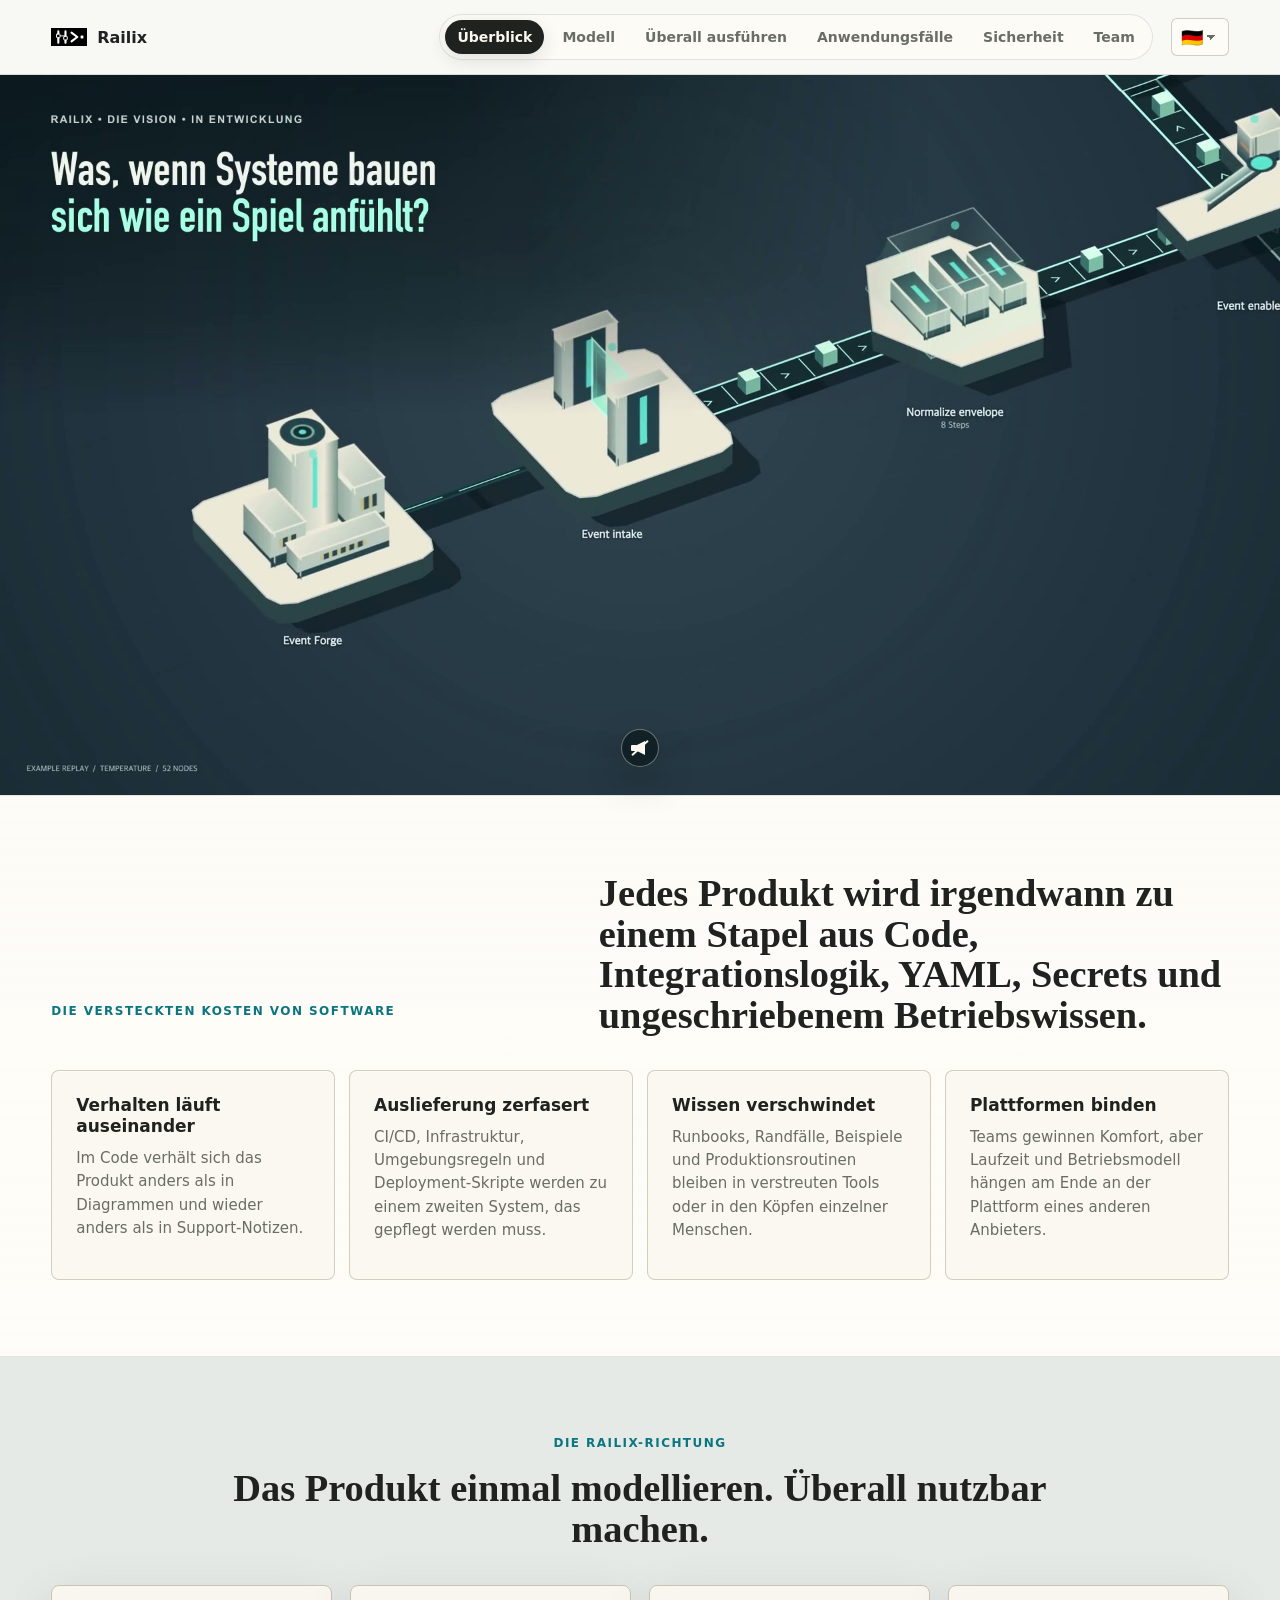
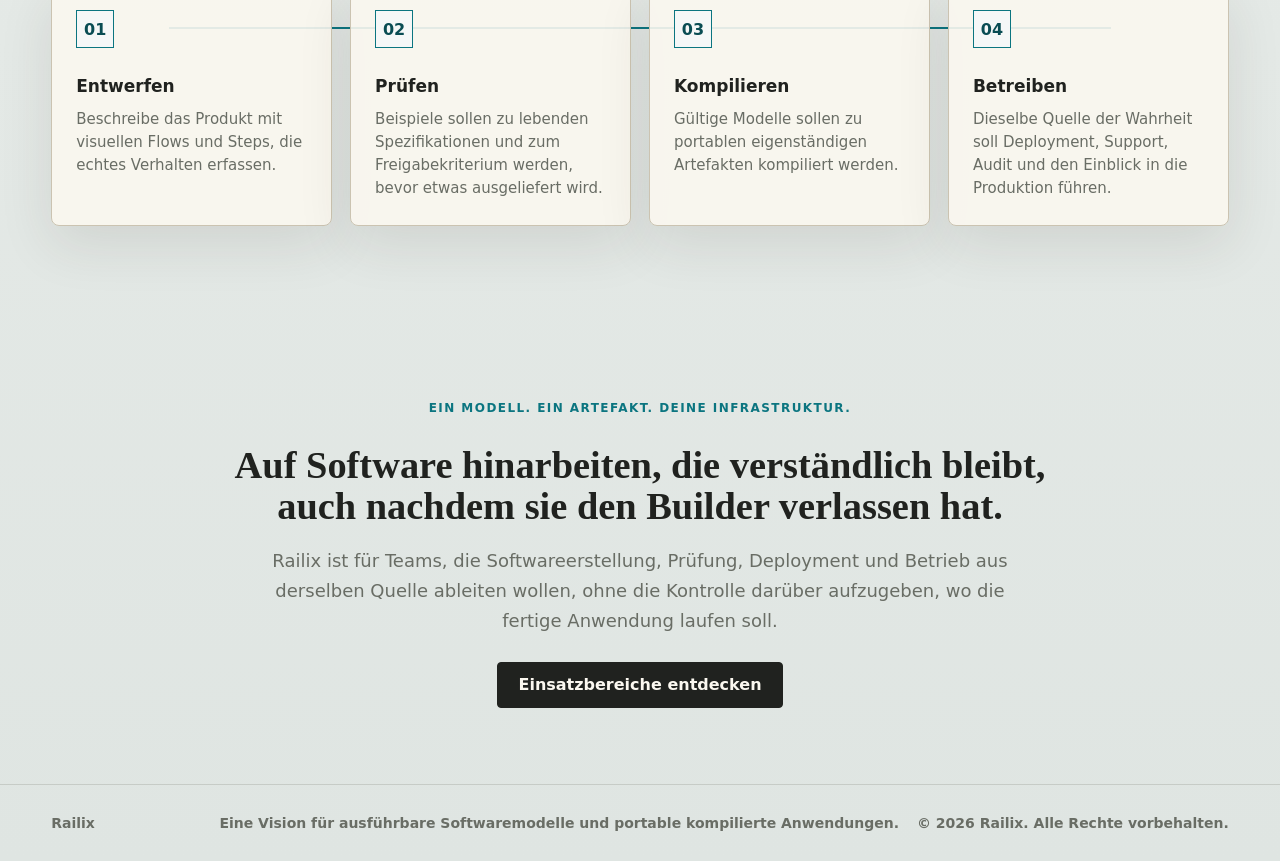
==== commit b163dea5: "Overview page hero video swapped with vision" ====
--- a/index.html
+++ b/index.html
@@ -5,7 +5,7 @@
     <meta name="viewport" content="width=device-width, initial-scale=1.0" />
     <meta
       name="description"
-      content="Railix hilft Teams, Softwareprodukte aus einem visuellen ausführbaren Modell zu erstellen, zu prüfen, zu kompilieren, bereitzustellen und zu betreiben."
+      content="Railix baut auf eine Zukunft hin, in der Teams Softwareprodukte aus einem visuellen ausführbaren Modell erstellen, prüfen, kompilieren, bereitstellen und betreiben können."
     />
     <link rel="canonical" href="https://railix.mitbauen.space/" />
     <meta property="og:type" content="website" />
@@ -14,10 +14,10 @@
     <meta property="og:title" content="Railix | Softwareprodukte aus einem ausführbaren Modell" />
     <meta
       property="og:description"
-      content="Railix hilft Teams, Softwareprodukte aus einem visuellen ausführbaren Modell zu erstellen, zu prüfen, zu kompilieren, bereitzustellen und zu betreiben."
+      content="Railix baut auf eine Zukunft hin, in der Teams Softwareprodukte aus einem visuellen ausführbaren Modell erstellen, prüfen, kompilieren, bereitstellen und betreiben können."
     />
-    <meta property="og:image" content="https://railix.mitbauen.space/public/railix-hero-background-poster.jpg" />
-    <meta property="og:image:secure_url" content="https://railix.mitbauen.space/public/railix-hero-background-poster.jpg" />
+    <meta property="og:image" content="https://railix.mitbauen.space/public/railix-vision-de-poster.jpg" />
+    <meta property="og:image:secure_url" content="https://railix.mitbauen.space/public/railix-vision-de-poster.jpg" />
     <meta property="og:image:type" content="image/jpeg" />
     <meta property="og:image:width" content="1920" />
     <meta property="og:image:height" content="1080" />
@@ -26,9 +26,9 @@
     <meta name="twitter:title" content="Railix | Softwareprodukte aus einem ausführbaren Modell" />
     <meta
       name="twitter:description"
-      content="Railix hilft Teams, Softwareprodukte aus einem visuellen ausführbaren Modell zu erstellen, zu prüfen, zu kompilieren, bereitzustellen und zu betreiben."
+      content="Railix baut auf eine Zukunft hin, in der Teams Softwareprodukte aus einem visuellen ausführbaren Modell erstellen, prüfen, kompilieren, bereitstellen und betreiben können."
     />
-    <meta name="twitter:image" content="https://railix.mitbauen.space/public/railix-hero-background-poster.jpg" />
+    <meta name="twitter:image" content="https://railix.mitbauen.space/public/railix-vision-de-poster.jpg" />
     <title>Railix | Softwareprodukte aus einem ausführbaren Modell</title>
     <link rel="icon" href="public/railix-favicon.ico" sizes="any" />
     <link rel="stylesheet" href="styles.css" />
@@ -43,7 +43,7 @@
         <span>Railix</span>
       </a>
       <div class="header-actions">
-        <button class="menu-toggle" type="button" aria-expanded="false" aria-controls="site-navigation" data-i18n="nav.menu">Menü</button>
+        <button class="menu-toggle" type="button" aria-expanded="false" aria-controls="site-navigation" hidden></button>
         <nav id="site-navigation" class="site-tabs" aria-label="Hauptnavigation">
           <a class="active" href="index.html" data-i18n="nav.overview">Überblick</a>
           <a href="model.html" data-i18n="nav.model">Modell</a>
@@ -62,22 +62,25 @@
     </header>
 
     <main>
-      <section class="hero hero-with-video">
-        <div class="hero-background" aria-hidden="true">
-          <video autoplay muted loop playsinline preload="metadata" poster="public/railix-hero-background-poster.jpg">
-            <source src="public/railix-hero-background.mp4" type="video/mp4" />
-          </video>
-        </div>
-        <div class="hero-copy">
-          <p class="eyebrow" data-i18n="home.eyebrow">Software ohne Plattformfalle</p>
-          <h1 data-i18n="home.h1">Software als ein ausführbares Modell erstellen.</h1>
-          <p class="hero-text" data-i18n="home.intro">
-            Mit Railix entwerfen Teams Verhalten, Prüfung, Deployment, Sicherheit und Betrieb eines Produkts in einem visuellen System und kompilieren daraus eine schnelle, eigenständige Anwendung, die überall laufen kann. Modelländerungen kompilieren im Hintergrund und geben Teams das Gefühl einer Live-Entwicklungsumgebung mit fast keiner Wartezeit beim Deployment.
-          </p>
-          <div class="hero-actions">
-            <a class="button secondary" href="model.html" data-i18n="home.cta">Modell ansehen</a>
-          </div>
-        </div>
+      <section class="vision-hero" aria-label="Railix Vision Video">
+        <video
+          autoplay
+          muted
+          loop
+          playsinline
+          preload="auto"
+          poster="public/railix-vision-de-poster.jpg"
+          aria-label="Railix Vision Video"
+          data-focus-video
+          data-localized-video
+          data-video-src-de="public/railix-vision-de.mp4"
+          data-video-poster-de="public/railix-vision-de-poster.jpg"
+          data-video-src-en="public/railix-vision.mp4"
+          data-video-poster-en="public/railix-vision-poster.jpg"
+        ></video>
+        <button class="video-audio-toggle" type="button" aria-label="Muted" aria-pressed="false" data-audio-toggle-button data-muted-label="Muted" data-unmuted-label="Sound on">
+          <span class="sound-icon" aria-hidden="true"></span>
+        </button>
       </section>
 
       <section class="problem section-band">
@@ -107,39 +110,39 @@
 
       <section class="model">
         <div class="section-heading narrow">
-          <p class="eyebrow" data-i18n="home.shiftEyebrow">Der Railix-Wechsel</p>
-          <h2 data-i18n="home.shiftTitle">Das Produkt einmal modellieren. Überall nutzen.</h2>
+          <p class="eyebrow" data-i18n="home.shiftEyebrow">Die Railix-Richtung</p>
+          <h2 data-i18n="home.shiftTitle">Das Produkt einmal modellieren. Überall nutzbar machen.</h2>
         </div>
 
         <div class="flow-line" aria-label="Railix Prozess">
           <article>
             <span>01</span>
             <h3 data-i18n="home.designTitle">Entwerfen</h3>
-            <p data-i18n="home.designText">Baue das Produkt aus visuellen Flows und Steps, die echtes Verhalten beschreiben.</p>
+            <p data-i18n="home.designText">Beschreibe das Produkt mit visuellen Flows und Steps, die echtes Verhalten erfassen.</p>
           </article>
           <article>
             <span>02</span>
             <h3 data-i18n="home.verifyTitle">Prüfen</h3>
-            <p data-i18n="home.verifyText">Beispiele werden zu lebenden Spezifikationen und zum Freigabekriterium, bevor etwas ausgeliefert wird.</p>
+            <p data-i18n="home.verifyText">Beispiele sollen zu lebenden Spezifikationen und zum Freigabekriterium werden, bevor etwas ausgeliefert wird.</p>
           </article>
           <article>
             <span>03</span>
             <h3 data-i18n="home.compileTitle">Kompilieren</h3>
-            <p data-i18n="home.compileText">Gültige Modelle werden zu unveränderlichen eigenständigen Artefakten kompiliert.</p>
+            <p data-i18n="home.compileText">Gültige Modelle sollen zu portablen eigenständigen Artefakten kompiliert werden.</p>
           </article>
           <article>
             <span>04</span>
             <h3 data-i18n="home.operateTitle">Betreiben</h3>
-            <p data-i18n="home.operateText">Dieselbe Quelle der Wahrheit führt Deployment, Support, Audit und Einblick in die Produktion.</p>
+            <p data-i18n="home.operateText">Dieselbe Quelle der Wahrheit soll Deployment, Support, Audit und den Einblick in die Produktion führen.</p>
           </article>
         </div>
       </section>
 
       <section class="final-callout">
         <p class="eyebrow" data-i18n="home.finalEyebrow">Ein Modell. Ein Artefakt. Deine Infrastruktur.</p>
-        <h2 data-i18n="home.finalTitle">Liefere Software aus, die verständlich bleibt, auch nachdem sie den Builder verlassen hat.</h2>
+        <h2 data-i18n="home.finalTitle">Auf Software hinarbeiten, die verständlich bleibt, auch nachdem sie den Builder verlassen hat.</h2>
         <p data-i18n="home.finalText">
-          Railix ist für Teams, die Softwareerstellung, Prüfung, Deployment und Betrieb aus derselben Quelle ableiten wollen, ohne die Kontrolle darüber aufzugeben, wo die fertige Anwendung läuft.
+          Railix ist für Teams, die Softwareerstellung, Prüfung, Deployment und Betrieb aus derselben Quelle ableiten wollen, ohne die Kontrolle darüber aufzugeben, wo die fertige Anwendung laufen soll.
         </p>
         <a class="button primary" href="use-cases.html" data-i18n="home.finalCta">Einsatzbereiche entdecken</a>
       </section>
@@ -147,7 +150,7 @@
 
     <footer class="site-footer">
       <span>Railix</span>
-      <span class="footer-copy"><span data-i18n="footer.tagline">Ausführbare Softwaremodelle. Kompilierte Anwendungen, die überall laufen.</span><span data-i18n="footer.copyright">© 2026 Railix. Alle Rechte vorbehalten.</span></span>
+      <span class="footer-copy"><span data-i18n="footer.tagline">Eine Vision für ausführbare Softwaremodelle und portable kompilierte Anwendungen.</span><span data-i18n="footer.copyright">© 2026 Railix. Alle Rechte vorbehalten.</span></span>
     </footer>
   </body>
 </html>
--- a/styles.css
+++ b/styles.css
@@ -250,6 +250,93 @@
   color: #102123;
 }
 
+.vision-hero {
+  position: relative;
+  padding: 0;
+  background: #0a1719;
+}
+
+.vision-hero video {
+  display: block;
+  width: 100%;
+  height: auto;
+  max-height: calc(100vh - 64px);
+  background: #0a1719;
+  object-fit: contain;
+}
+
+.video-audio-toggle {
+  position: absolute;
+  left: 50%;
+  bottom: clamp(14px, 2.8vw, 28px);
+  display: grid;
+  width: 38px;
+  height: 38px;
+  place-items: center;
+  border: 1px solid rgba(251, 248, 240, 0.38);
+  border-radius: 50%;
+  background: rgba(10, 23, 25, 0.68);
+  box-shadow: 0 14px 38px rgba(0, 0, 0, 0.22);
+  color: var(--white);
+  cursor: pointer;
+  transform: translateX(-50%);
+  backdrop-filter: blur(14px) saturate(1.15);
+}
+
+.sound-icon {
+  position: relative;
+  width: 18px;
+  height: 16px;
+}
+
+.sound-icon::before {
+  position: absolute;
+  left: 0;
+  top: 5px;
+  width: 6px;
+  height: 6px;
+  border-radius: 1px;
+  background: currentColor;
+  content: "";
+}
+
+.sound-icon::after {
+  position: absolute;
+  left: 5px;
+  top: 1px;
+  width: 9px;
+  height: 14px;
+  background: currentColor;
+  clip-path: polygon(0 32%, 100% 0, 100% 100%, 0 68%);
+  content: "";
+}
+
+.video-audio-toggle::after {
+  position: absolute;
+  width: 22px;
+  height: 2px;
+  border-radius: 999px;
+  background: currentColor;
+  content: "";
+  transform: rotate(-42deg);
+  transform-origin: center;
+}
+
+.video-audio-toggle[aria-pressed="true"]::after {
+  display: none;
+}
+
+.video-audio-toggle:hover,
+.video-audio-toggle[aria-pressed="true"] {
+  border-color: rgba(116, 209, 202, 0.78);
+  background: rgba(11, 117, 128, 0.74);
+}
+
+.video-audio-toggle:focus-visible {
+  outline: 2px solid rgba(116, 209, 202, 0.88);
+  outline-offset: 3px;
+}
+
 .eyebrow {
   margin: 0 0 14px;
   color: var(--teal);
@@ -306,13 +393,6 @@
   margin: 22px 0 0;
   color: #4c514a;
   font-size: clamp(18px, 2vw, 22px);
-}
-
-.hero-actions {
-  display: flex;
-  flex-wrap: wrap;
-  gap: 12px;
-  margin-top: 28px;
 }
 
 .button {
@@ -345,29 +425,6 @@
   color: var(--ink);
 }
 
-.hero-visual {
-  overflow: hidden;
-  border: 1px solid rgba(44, 44, 39, 0.38);
-  border-radius: 8px;
-  background:
-    linear-gradient(180deg, rgba(255, 253, 248, 0.95), rgba(255, 253, 248, 0.82)),
-    var(--white);
-  box-shadow: var(--shadow);
-  transform: translateZ(0);
-}
-
-.hero-visual img,
-.hero-visual video {
-  width: 100%;
-  height: auto;
-  max-height: min(68vh, 760px);
-  object-fit: contain;
-}
-
-.hero-visual video {
-  background: var(--white);
-}
-
 .section-band {
   border-block: 1px solid rgba(87, 83, 71, 0.14);
   background:
@@ -428,18 +485,6 @@
   gap: 14px;
   max-width: 1180px;
   margin: 0 auto;
-}
-
-.model-hero {
-  display: grid;
-  grid-template-columns: minmax(0, 0.84fr) minmax(360px, 1.16fr);
-  gap: clamp(28px, 4vw, 58px);
-  align-items: center;
-  max-width: 1288px;
-}
-
-.model-hero-video video {
-  max-height: none;
 }
 
 .problem-grid article,
@@ -878,10 +923,6 @@
       linear-gradient(90deg, rgba(7, 16, 17, 0.7) 0%, rgba(7, 16, 17, 0.16) 100%);
   }
 
-  .model-hero {
-    grid-template-columns: 1fr;
-  }
-
   .problem-grid,
   .deployment-grid,
   .technical-grid,
@@ -923,6 +964,7 @@
   .menu-toggle {
     grid-column: 2;
     grid-row: 1;
+    gap: 7px;
     min-height: 38px;
     align-items: center;
     justify-content: center;
@@ -935,6 +977,15 @@
     font-size: 14px;
     font-weight: 850;
     cursor: pointer;
+  }
+
+  .menu-toggle::after {
+    width: 7px;
+    height: 7px;
+    border-right: 2px solid currentColor;
+    border-bottom: 2px solid currentColor;
+    transform: translateY(-2px) rotate(45deg);
+    content: "";
   }
 
   .site-header.menu-ready .menu-toggle {
@@ -1012,11 +1063,6 @@
     line-height: 1.58;
   }
 
-  .hero-actions {
-    align-items: stretch;
-    flex-direction: column;
-  }
-
   .button {
     width: 100%;
   }
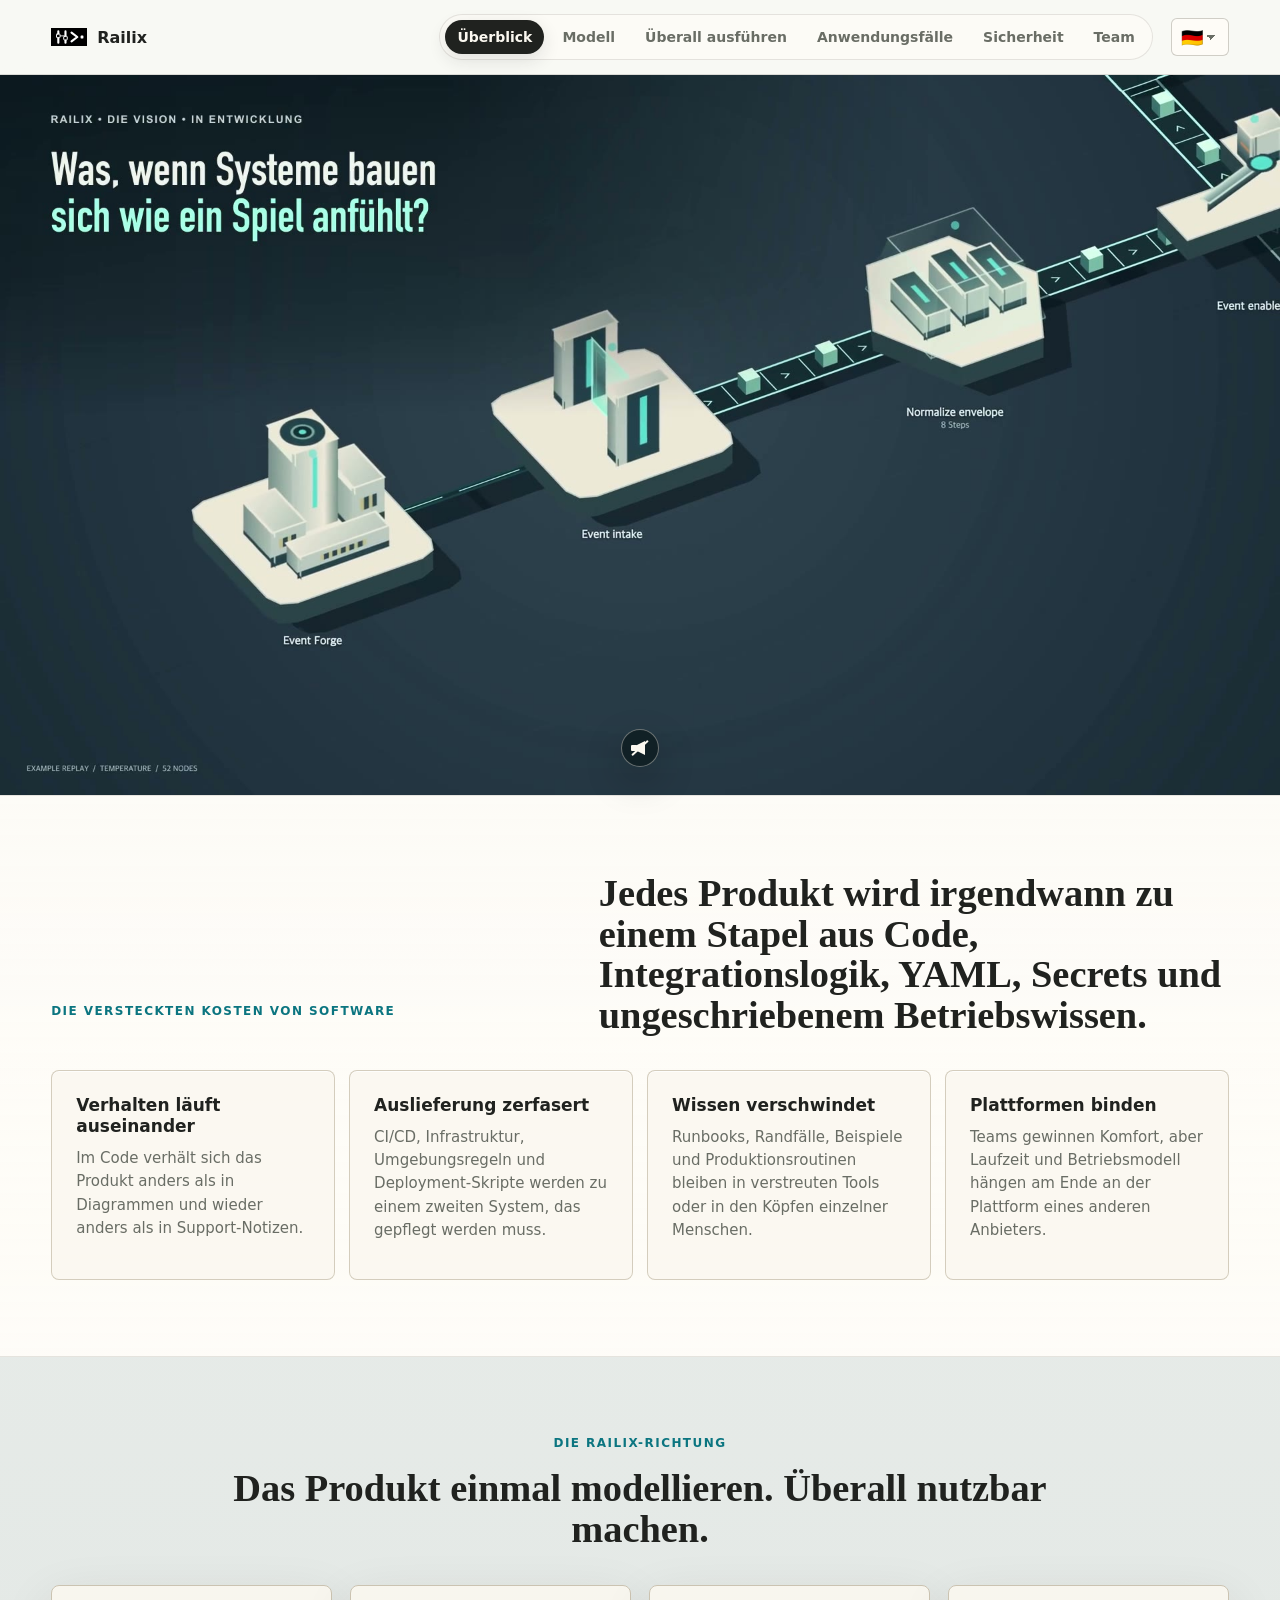
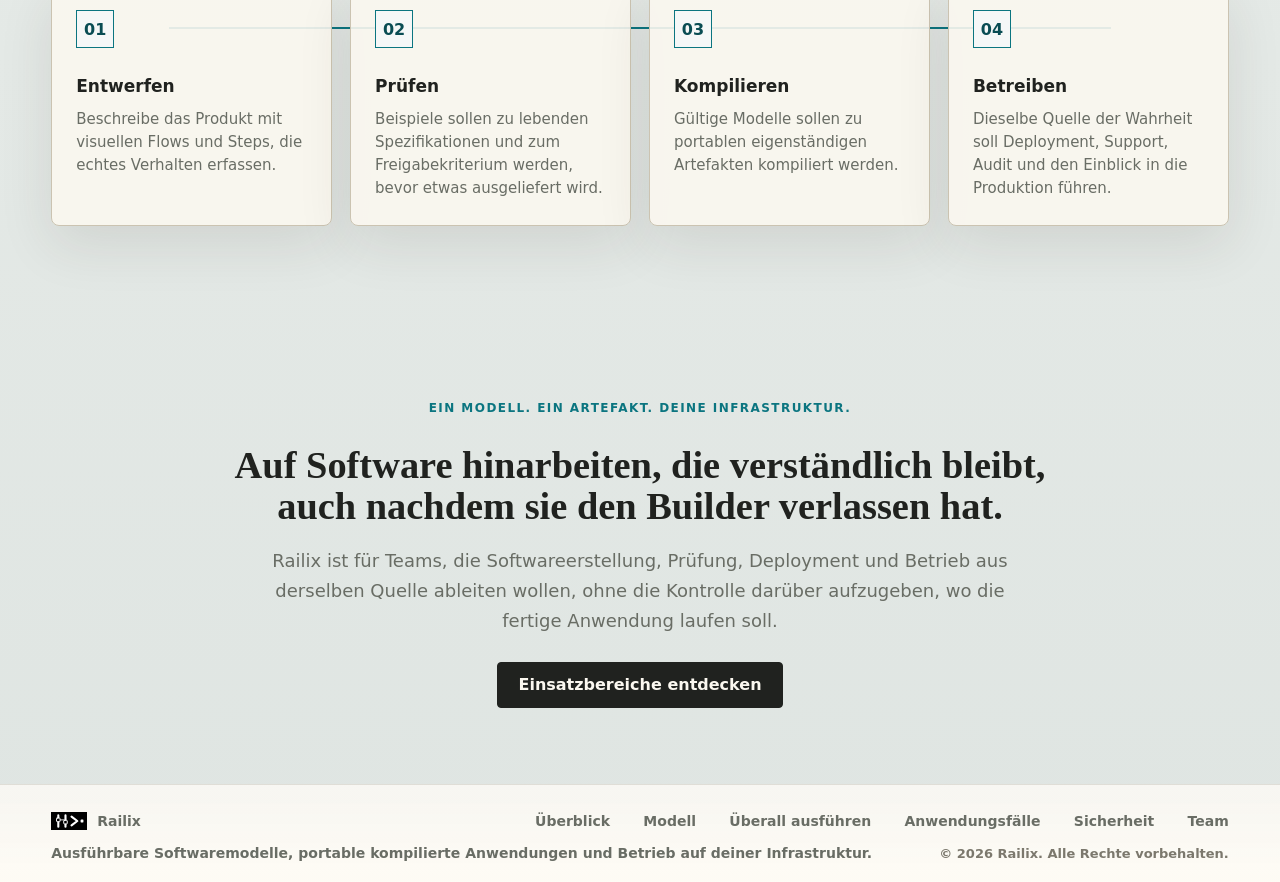
==== commit d1885138: "chore: footer" ====
--- a/index.html
+++ b/index.html
@@ -31,6 +31,10 @@
     <meta name="twitter:image" content="https://railix.mitbauen.space/public/railix-vision-de-poster.jpg" />
     <title>Railix | Softwareprodukte aus einem ausführbaren Modell</title>
     <link rel="icon" href="public/railix-favicon.ico" sizes="any" />
+    <link rel="icon" href="public/railix-app-icon.svg" type="image/svg+xml" />
+    <link rel="apple-touch-icon" href="public/apple-touch-icon.png" />
+    <link rel="manifest" href="site.webmanifest" />
+    <meta name="theme-color" content="#071316" />
     <link rel="stylesheet" href="styles.css" />
     <script src="messages/de.js" defer></script>
     <script src="messages/en.js" defer></script>
@@ -149,8 +153,22 @@
     </main>
 
     <footer class="site-footer">
-      <span>Railix</span>
-      <span class="footer-copy"><span data-i18n="footer.tagline">Eine Vision für ausführbare Softwaremodelle und portable kompilierte Anwendungen.</span><span data-i18n="footer.copyright">© 2026 Railix. Alle Rechte vorbehalten.</span></span>
+      <div class="footer-brand">
+        <a class="brand footer-logo" href="index.html" aria-label="Railix Startseite">
+          <span class="brand-mark"><img src="public/railix-mark.svg" alt="" /></span>
+          <span>Railix</span>
+        </a>
+        <p data-i18n="footer.tagline">Ausführbare Softwaremodelle, portable kompilierte Anwendungen und Betrieb auf deiner Infrastruktur.</p>
+        <span class="footer-copyright" data-i18n="footer.copyright">© 2026 Railix. Alle Rechte vorbehalten.</span>
+      </div>
+      <nav class="footer-links" aria-label="Footer Navigation">
+        <a href="index.html" data-i18n="nav.overview">Überblick</a>
+        <a href="model.html" data-i18n="nav.model">Modell</a>
+        <a href="run-anywhere.html" data-i18n="nav.runAnywhere">Überall ausführen</a>
+        <a href="use-cases.html" data-i18n="nav.useCases">Anwendungsfälle</a>
+        <a href="security.html" data-i18n="nav.security">Sicherheit</a>
+        <a href="team.html" data-i18n="nav.team">Team</a>
+      </nav>
     </footer>
   </body>
 </html>
--- a/styles.css
+++ b/styles.css
@@ -44,9 +44,6 @@
 }
 
 .site-header {
-  position: sticky;
-  top: 0;
-  z-index: 10;
   display: flex;
   align-items: center;
   justify-content: space-between;
@@ -244,12 +241,6 @@
   color: rgba(251, 248, 240, 0.82);
 }
 
-.hero-with-video .button.secondary {
-  border-color: rgba(251, 248, 240, 0.64);
-  background: rgba(251, 248, 240, 0.94);
-  color: #102123;
-}
-
 .vision-hero {
   position: relative;
   padding: 0;
@@ -418,11 +409,6 @@
 .button.primary {
   background: var(--ink);
   color: var(--white);
-}
-
-.button.secondary {
-  background: rgba(255, 253, 248, 0.62);
-  color: var(--ink);
 }
 
 .section-band {
@@ -883,22 +869,75 @@
 }
 
 .site-footer {
-  display: flex;
-  flex-wrap: wrap;
-  justify-content: space-between;
-  gap: 16px;
-  padding: 30px clamp(18px, 4vw, 54px);
+  display: grid;
+  grid-template-areas:
+    "logo nav"
+    "meta meta";
+  grid-template-columns: minmax(0, 1fr) auto;
+  align-items: center;
+  gap: 8px clamp(24px, 4vw, 54px);
+  padding: 22px clamp(18px, 4vw, 54px) 18px;
   border-top: 1px solid rgba(87, 83, 71, 0.18);
+  background:
+    linear-gradient(180deg, rgba(248, 245, 237, 0.58), rgba(255, 252, 245, 0.94)),
+    var(--paper);
   color: var(--muted);
   font-size: 14px;
-  font-weight: 700;
-}
-
-.footer-copy {
+}
+
+.footer-brand {
+  display: contents;
+}
+
+.footer-logo {
+  grid-area: logo;
+}
+
+.footer-brand p {
+  grid-area: meta;
+  max-width: calc(100% - 290px);
+  margin: 0;
+  color: var(--muted);
+  font-size: 14px;
+  font-weight: 650;
+  line-height: 1.45;
+}
+
+.footer-copyright {
+  display: block;
+  grid-area: meta;
+  justify-self: end;
+  margin: 0;
+  color: rgba(87, 83, 71, 0.78);
+  font-size: 13px;
+  font-weight: 720;
+  white-space: nowrap;
+}
+
+.footer-links {
   display: flex;
+  grid-area: nav;
   flex-wrap: wrap;
+  align-items: center;
+  gap: 10px clamp(18px, 2.6vw, 34px);
+  justify-self: end;
   justify-content: flex-end;
-  gap: 10px 18px;
+  max-width: 780px;
+  padding: 0;
+}
+
+.footer-links a {
+  display: inline-flex;
+  align-items: center;
+  min-height: 28px;
+  color: var(--muted);
+  font-weight: 760;
+  line-height: 1.35;
+  text-decoration: none;
+}
+
+.footer-links a:hover {
+  color: var(--teal);
 }
 
 @media (max-width: 980px) {
@@ -933,11 +972,36 @@
   .flow-line::before {
     display: none;
   }
+
+  .site-footer {
+    grid-template-areas:
+      "logo"
+      "nav"
+      "tagline"
+      "copyright";
+    grid-template-columns: 1fr;
+    gap: 12px;
+  }
+
+  .footer-links {
+    justify-self: start;
+    justify-content: flex-start;
+  }
+
+  .footer-brand p {
+    grid-area: tagline;
+    max-width: none;
+  }
+
+  .footer-copyright {
+    grid-area: copyright;
+    justify-self: start;
+    white-space: normal;
+  }
 }
 
 @media (max-width: 720px) {
   .site-header {
-    position: static;
     display: grid;
     grid-template-columns: minmax(0, 1fr) auto auto;
     gap: 12px 14px;
@@ -1106,4 +1170,40 @@
   .table-head span:first-child {
     background: transparent;
   }
-}
+
+  .site-footer {
+    grid-template-areas:
+      "logo"
+      "tagline"
+      "nav"
+      "copyright";
+    gap: 12px;
+    padding: 24px 18px 20px;
+  }
+
+  .footer-brand p {
+    font-size: 14px;
+    line-height: 1.5;
+  }
+
+  .footer-links {
+    display: grid;
+    grid-template-columns: repeat(2, minmax(0, 1fr));
+    gap: 6px 14px;
+    justify-self: stretch;
+    max-width: none;
+    padding-top: 0;
+  }
+
+  .footer-links a {
+    min-height: 32px;
+    align-items: center;
+    overflow-wrap: anywhere;
+  }
+}
+
+@media (max-width: 380px) {
+  .footer-links {
+    grid-template-columns: 1fr;
+  }
+}
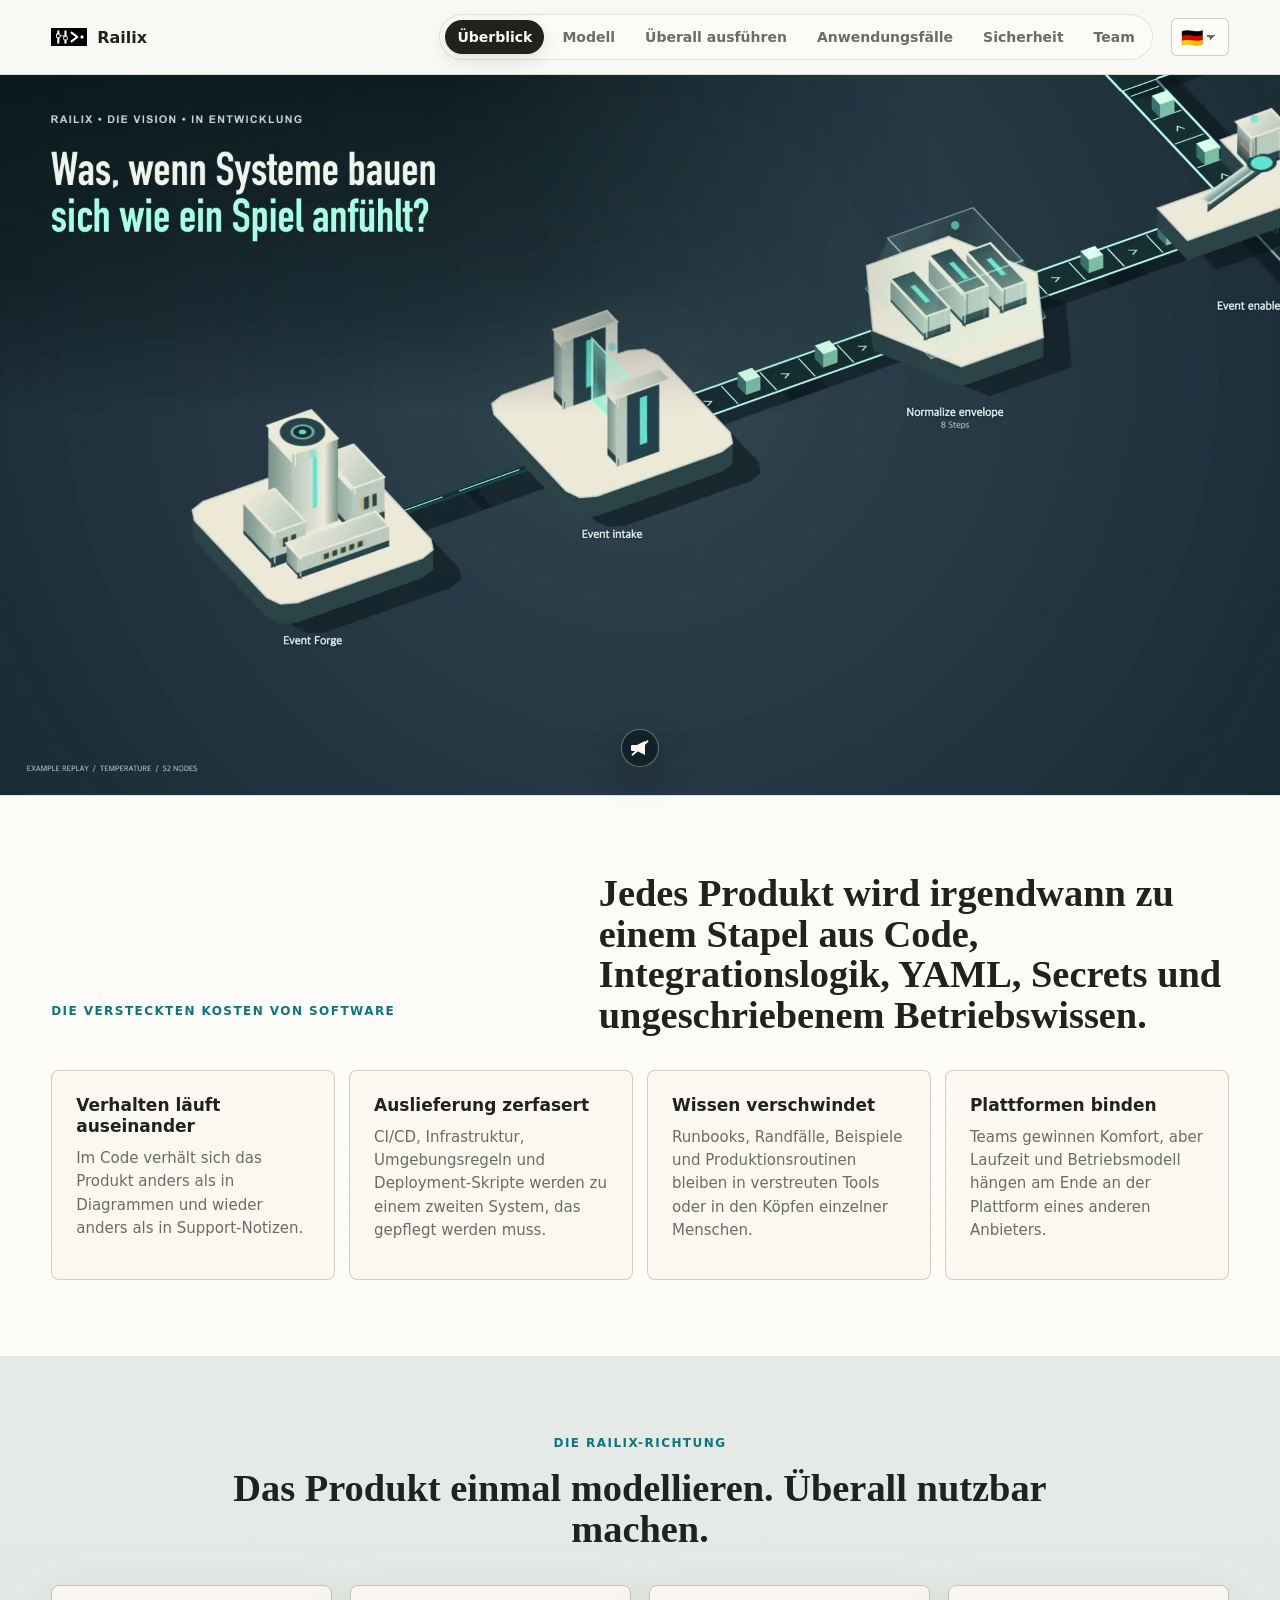
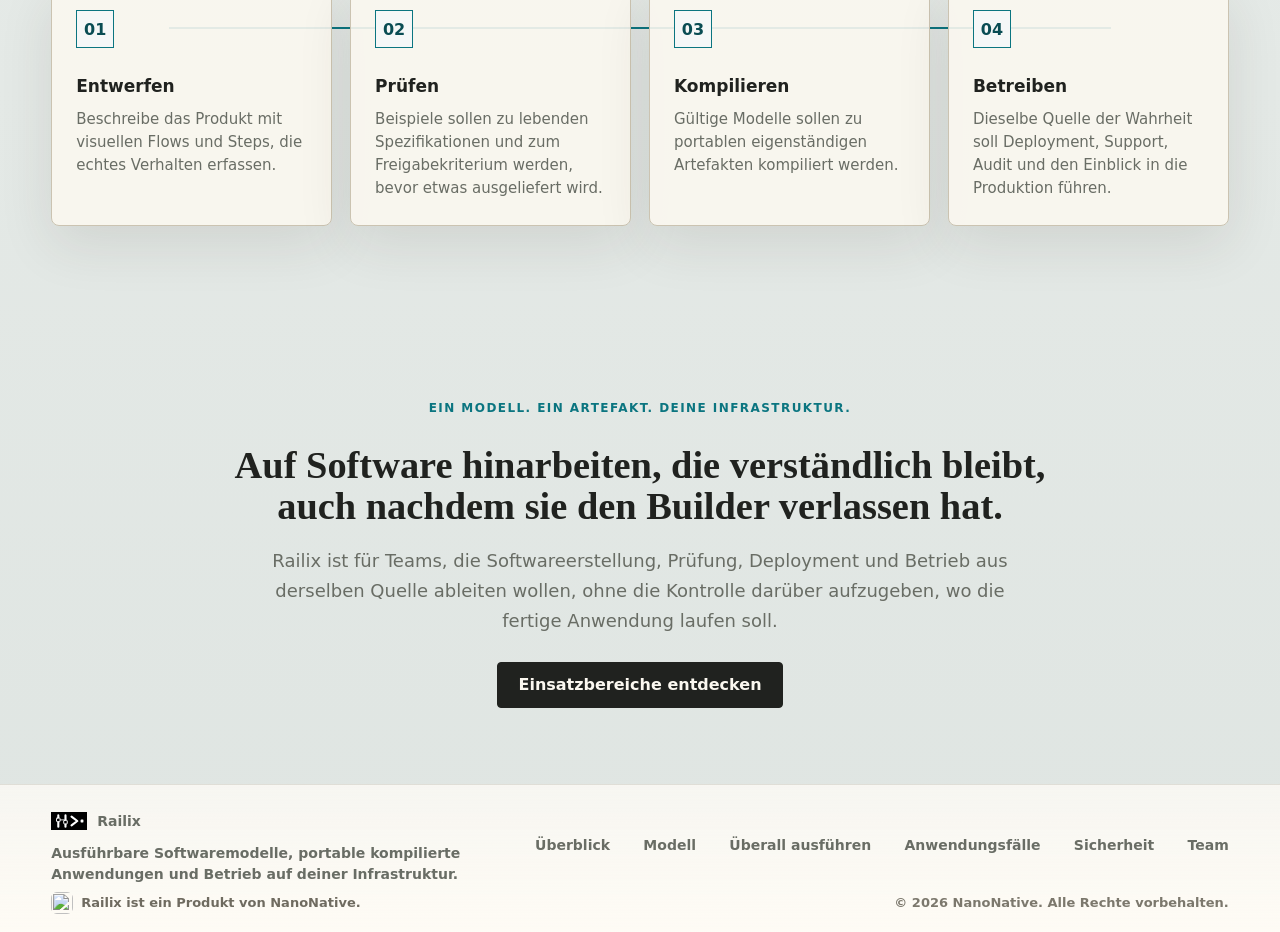
==== commit b34f0642: "Railix - NanoNative relationship established" ====
--- a/index.html
+++ b/index.html
@@ -7,6 +7,8 @@
       name="description"
       content="Railix baut auf eine Zukunft hin, in der Teams Softwareprodukte aus einem visuellen ausführbaren Modell erstellen, prüfen, kompilieren, bereitstellen und betreiben können."
     />
+    <meta name="author" content="NanoNative Team" />
+    <meta name="publisher" content="NanoNative" />
     <link rel="canonical" href="https://railix.mitbauen.space/" />
     <meta property="og:type" content="website" />
     <meta property="og:site_name" content="Railix" />
@@ -159,7 +161,11 @@
           <span>Railix</span>
         </a>
         <p data-i18n="footer.tagline">Ausführbare Softwaremodelle, portable kompilierte Anwendungen und Betrieb auf deiner Infrastruktur.</p>
-        <span class="footer-copyright" data-i18n="footer.copyright">© 2026 Railix. Alle Rechte vorbehalten.</span>
+        <a class="footer-publisher" href="https://nanonative.org/">
+          <img src="public/nanonative-mark.svg" alt="" />
+          <span data-i18n="footer.publisher">Railix ist ein Produkt von NanoNative.</span>
+        </a>
+        <span class="footer-copyright" data-i18n="footer.copyright">© 2026 NanoNative. Alle Rechte vorbehalten.</span>
       </div>
       <nav class="footer-links" aria-label="Footer Navigation">
         <a href="index.html" data-i18n="nav.overview">Überblick</a>
--- a/styles.css
+++ b/styles.css
@@ -872,7 +872,8 @@
   display: grid;
   grid-template-areas:
     "logo nav"
-    "meta meta";
+    "tagline nav"
+    "publisher copyright";
   grid-template-columns: minmax(0, 1fr) auto;
   align-items: center;
   gap: 8px clamp(24px, 4vw, 54px);
@@ -894,8 +895,8 @@
 }
 
 .footer-brand p {
-  grid-area: meta;
-  max-width: calc(100% - 290px);
+  grid-area: tagline;
+  max-width: 760px;
   margin: 0;
   color: var(--muted);
   font-size: 14px;
@@ -903,9 +904,33 @@
   line-height: 1.45;
 }
 
+.footer-publisher {
+  display: inline-flex;
+  grid-area: publisher;
+  align-items: center;
+  gap: 8px;
+  justify-self: start;
+  color: rgba(87, 83, 71, 0.86);
+  font-size: 13px;
+  font-weight: 760;
+  line-height: 1.35;
+  text-decoration: none;
+}
+
+.footer-publisher img {
+  width: 22px;
+  height: 22px;
+  border-radius: 6px;
+  flex: 0 0 auto;
+}
+
+.footer-publisher:hover {
+  color: var(--teal);
+}
+
 .footer-copyright {
   display: block;
-  grid-area: meta;
+  grid-area: copyright;
   justify-self: end;
   margin: 0;
   color: rgba(87, 83, 71, 0.78);
@@ -978,6 +1003,7 @@
       "logo"
       "nav"
       "tagline"
+      "publisher"
       "copyright";
     grid-template-columns: 1fr;
     gap: 12px;
@@ -991,6 +1017,10 @@
   .footer-brand p {
     grid-area: tagline;
     max-width: none;
+  }
+
+  .footer-publisher {
+    justify-self: start;
   }
 
   .footer-copyright {
@@ -1175,6 +1205,7 @@
     grid-template-areas:
       "logo"
       "tagline"
+      "publisher"
       "nav"
       "copyright";
     gap: 12px;
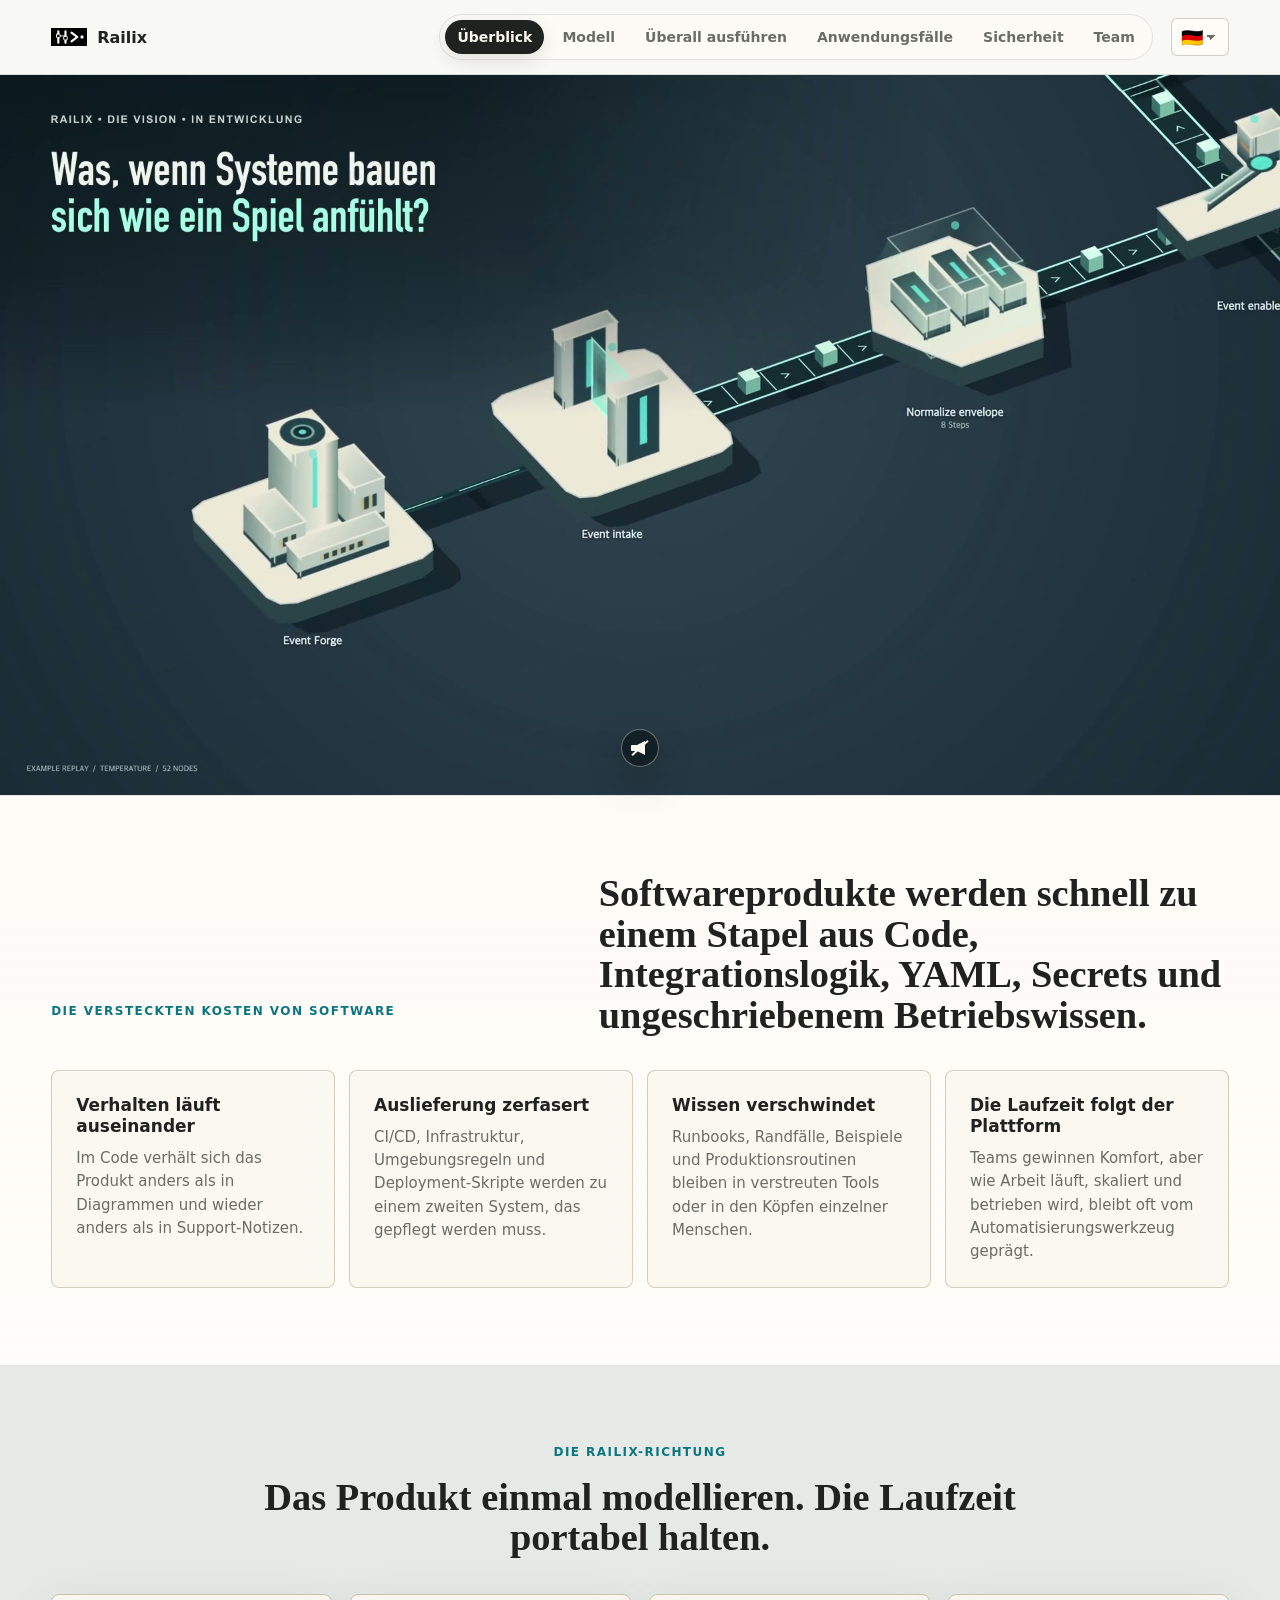
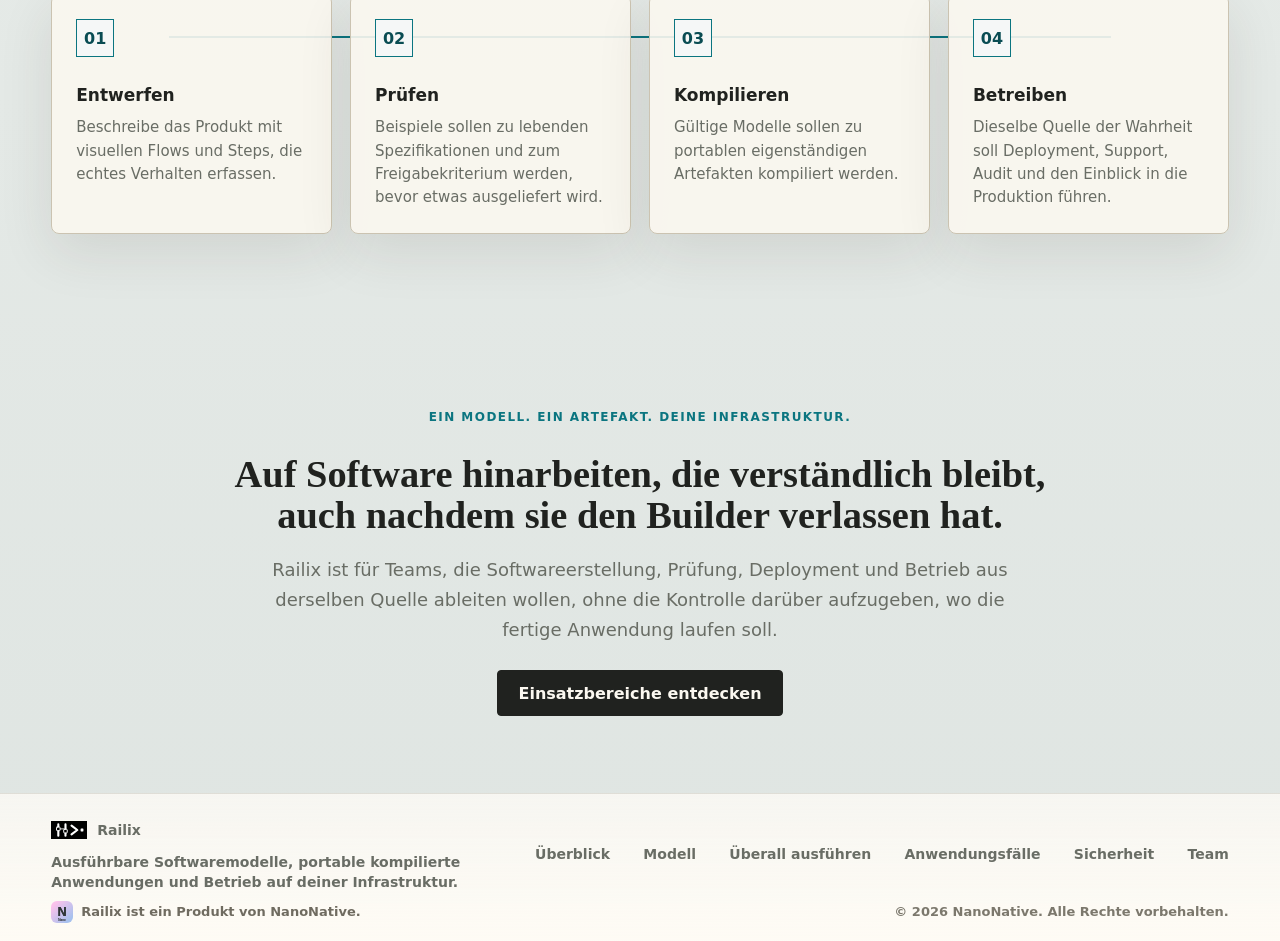
==== commit b757da15: "correct competitor facts" ====
--- a/index.html
+++ b/index.html
@@ -5,7 +5,7 @@
     <meta name="viewport" content="width=device-width, initial-scale=1.0" />
     <meta
       name="description"
-      content="Railix baut auf eine Zukunft hin, in der Teams Softwareprodukte aus einem visuellen ausführbaren Modell erstellen, prüfen, kompilieren, bereitstellen und betreiben können."
+      content="Railix wird gebaut, damit Teams Softwareprodukte aus einem visuellen ausführbaren Modell modellieren, prüfen, kompilieren, bereitstellen und betreiben können."
     />
     <meta name="author" content="NanoNative Team" />
     <meta name="publisher" content="NanoNative" />
@@ -16,7 +16,7 @@
     <meta property="og:title" content="Railix | Softwareprodukte aus einem ausführbaren Modell" />
     <meta
       property="og:description"
-      content="Railix baut auf eine Zukunft hin, in der Teams Softwareprodukte aus einem visuellen ausführbaren Modell erstellen, prüfen, kompilieren, bereitstellen und betreiben können."
+      content="Railix wird gebaut, damit Teams Softwareprodukte aus einem visuellen ausführbaren Modell modellieren, prüfen, kompilieren, bereitstellen und betreiben können."
     />
     <meta property="og:image" content="https://railix.mitbauen.space/public/railix-vision-de-poster.jpg" />
     <meta property="og:image:secure_url" content="https://railix.mitbauen.space/public/railix-vision-de-poster.jpg" />
@@ -28,7 +28,7 @@
     <meta name="twitter:title" content="Railix | Softwareprodukte aus einem ausführbaren Modell" />
     <meta
       name="twitter:description"
-      content="Railix baut auf eine Zukunft hin, in der Teams Softwareprodukte aus einem visuellen ausführbaren Modell erstellen, prüfen, kompilieren, bereitstellen und betreiben können."
+      content="Railix wird gebaut, damit Teams Softwareprodukte aus einem visuellen ausführbaren Modell modellieren, prüfen, kompilieren, bereitstellen und betreiben können."
     />
     <meta name="twitter:image" content="https://railix.mitbauen.space/public/railix-vision-de-poster.jpg" />
     <title>Railix | Softwareprodukte aus einem ausführbaren Modell</title>
@@ -68,7 +68,7 @@
     </header>
 
     <main>
-      <section class="vision-hero" aria-label="Railix Vision Video">
+      <section class="vision-hero" aria-label="Railix product video">
         <video
           autoplay
           muted
@@ -76,7 +76,7 @@
           playsinline
           preload="auto"
           poster="public/railix-vision-de-poster.jpg"
-          aria-label="Railix Vision Video"
+          aria-label="Railix product video"
           data-focus-video
           data-localized-video
           data-video-src-de="public/railix-vision-de.mp4"
@@ -92,7 +92,7 @@
       <section class="problem section-band">
         <div class="section-heading">
           <p class="eyebrow" data-i18n="home.problemEyebrow">Die versteckten Kosten von Software</p>
-          <h2 data-i18n="home.problemTitle">Jedes Produkt wird irgendwann zu einem Stapel aus Code, Integrationslogik, YAML, Secrets und ungeschriebenem Betriebswissen.</h2>
+          <h2 data-i18n="home.problemTitle">Softwareprodukte werden schnell zu einem Stapel aus Code, Integrationslogik, YAML, Secrets und ungeschriebenem Betriebswissen.</h2>
         </div>
         <div class="problem-grid">
           <article>
@@ -108,8 +108,8 @@
             <p data-i18n="home.knowledgeText">Runbooks, Randfälle, Beispiele und Produktionsroutinen bleiben in verstreuten Tools oder in den Köpfen einzelner Menschen.</p>
           </article>
           <article>
-            <h3 data-i18n="home.lockinTitle">Plattformen binden</h3>
-            <p data-i18n="home.lockinText">Teams gewinnen Komfort, aber Laufzeit und Betriebsmodell hängen am Ende an der Plattform eines anderen Anbieters.</p>
+            <h3 data-i18n="home.lockinTitle">Die Laufzeit folgt der Plattform</h3>
+            <p data-i18n="home.lockinText">Teams gewinnen Komfort, aber wie Arbeit läuft, skaliert und betrieben wird, bleibt oft vom Automatisierungswerkzeug geprägt.</p>
           </article>
         </div>
       </section>
@@ -117,7 +117,7 @@
       <section class="model">
         <div class="section-heading narrow">
           <p class="eyebrow" data-i18n="home.shiftEyebrow">Die Railix-Richtung</p>
-          <h2 data-i18n="home.shiftTitle">Das Produkt einmal modellieren. Überall nutzbar machen.</h2>
+          <h2 data-i18n="home.shiftTitle">Das Produkt einmal modellieren. Die Laufzeit portabel halten.</h2>
         </div>
 
         <div class="flow-line" aria-label="Railix Prozess">
